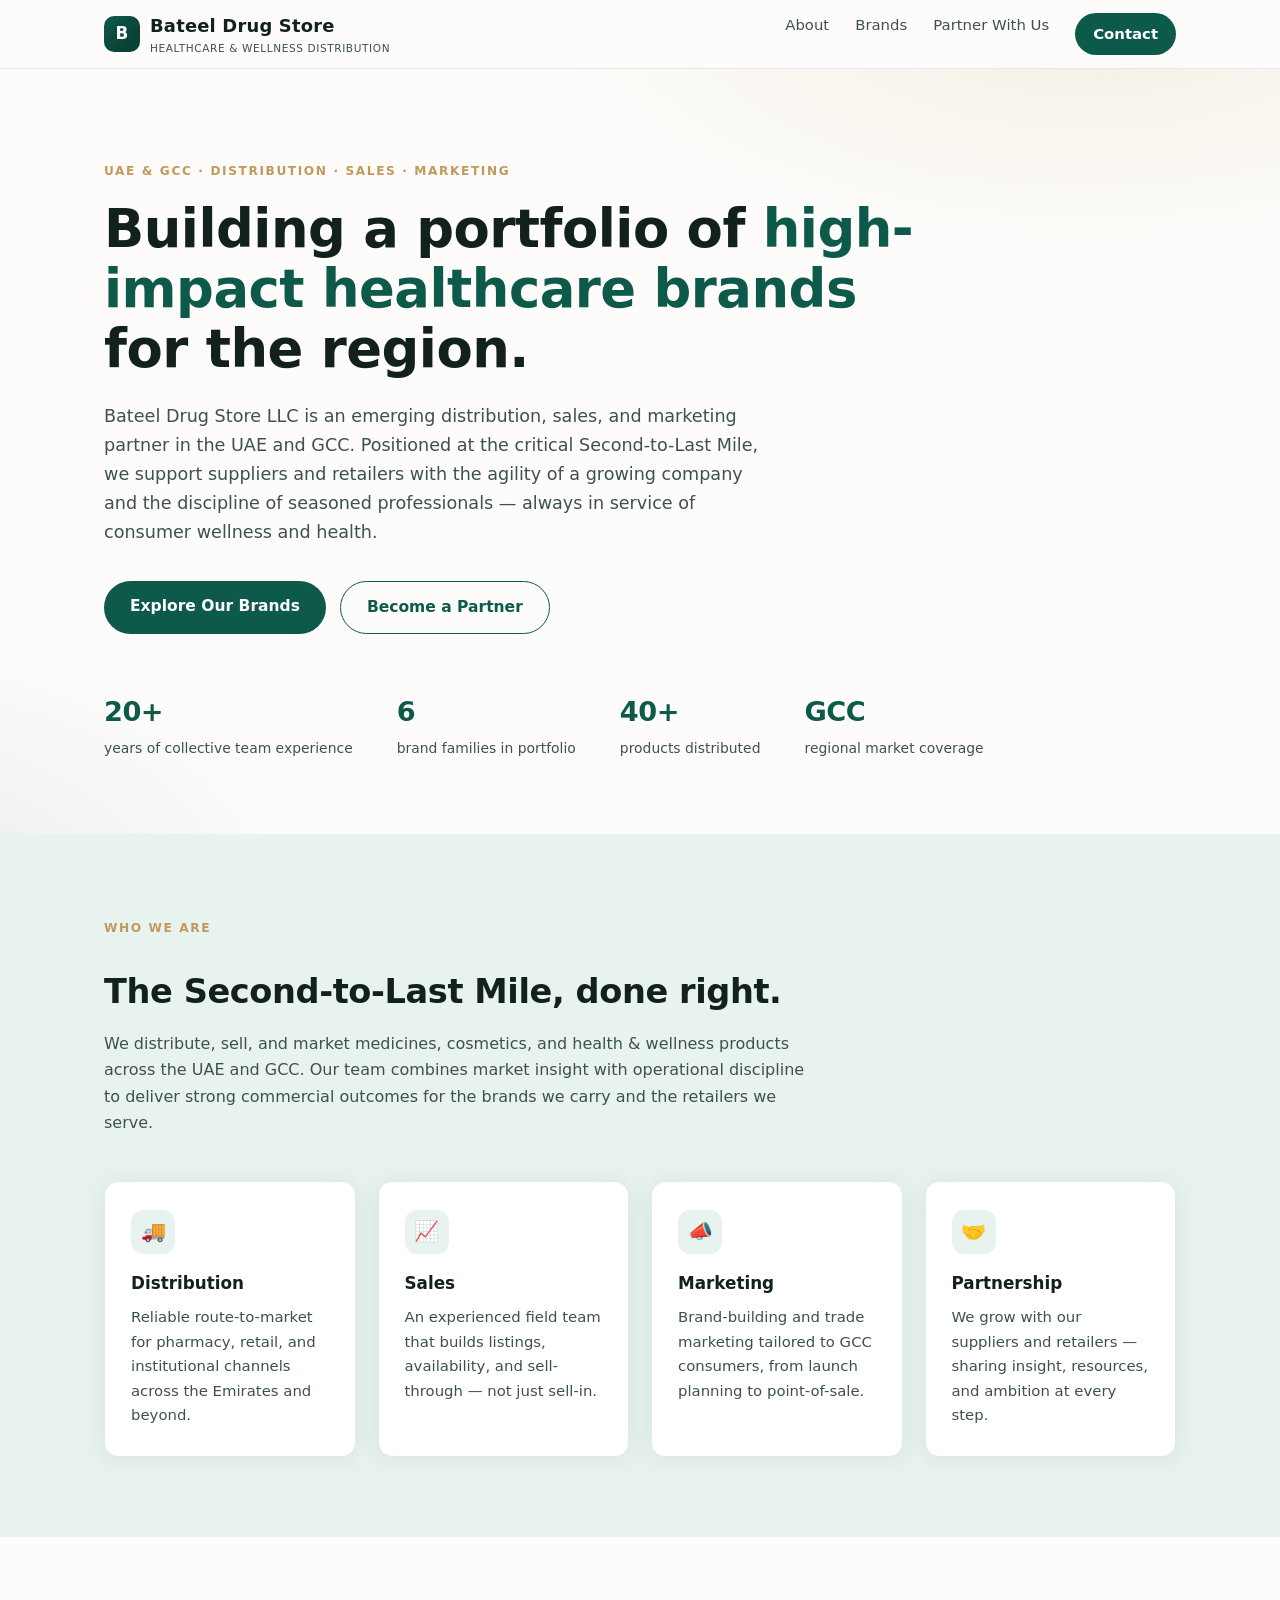
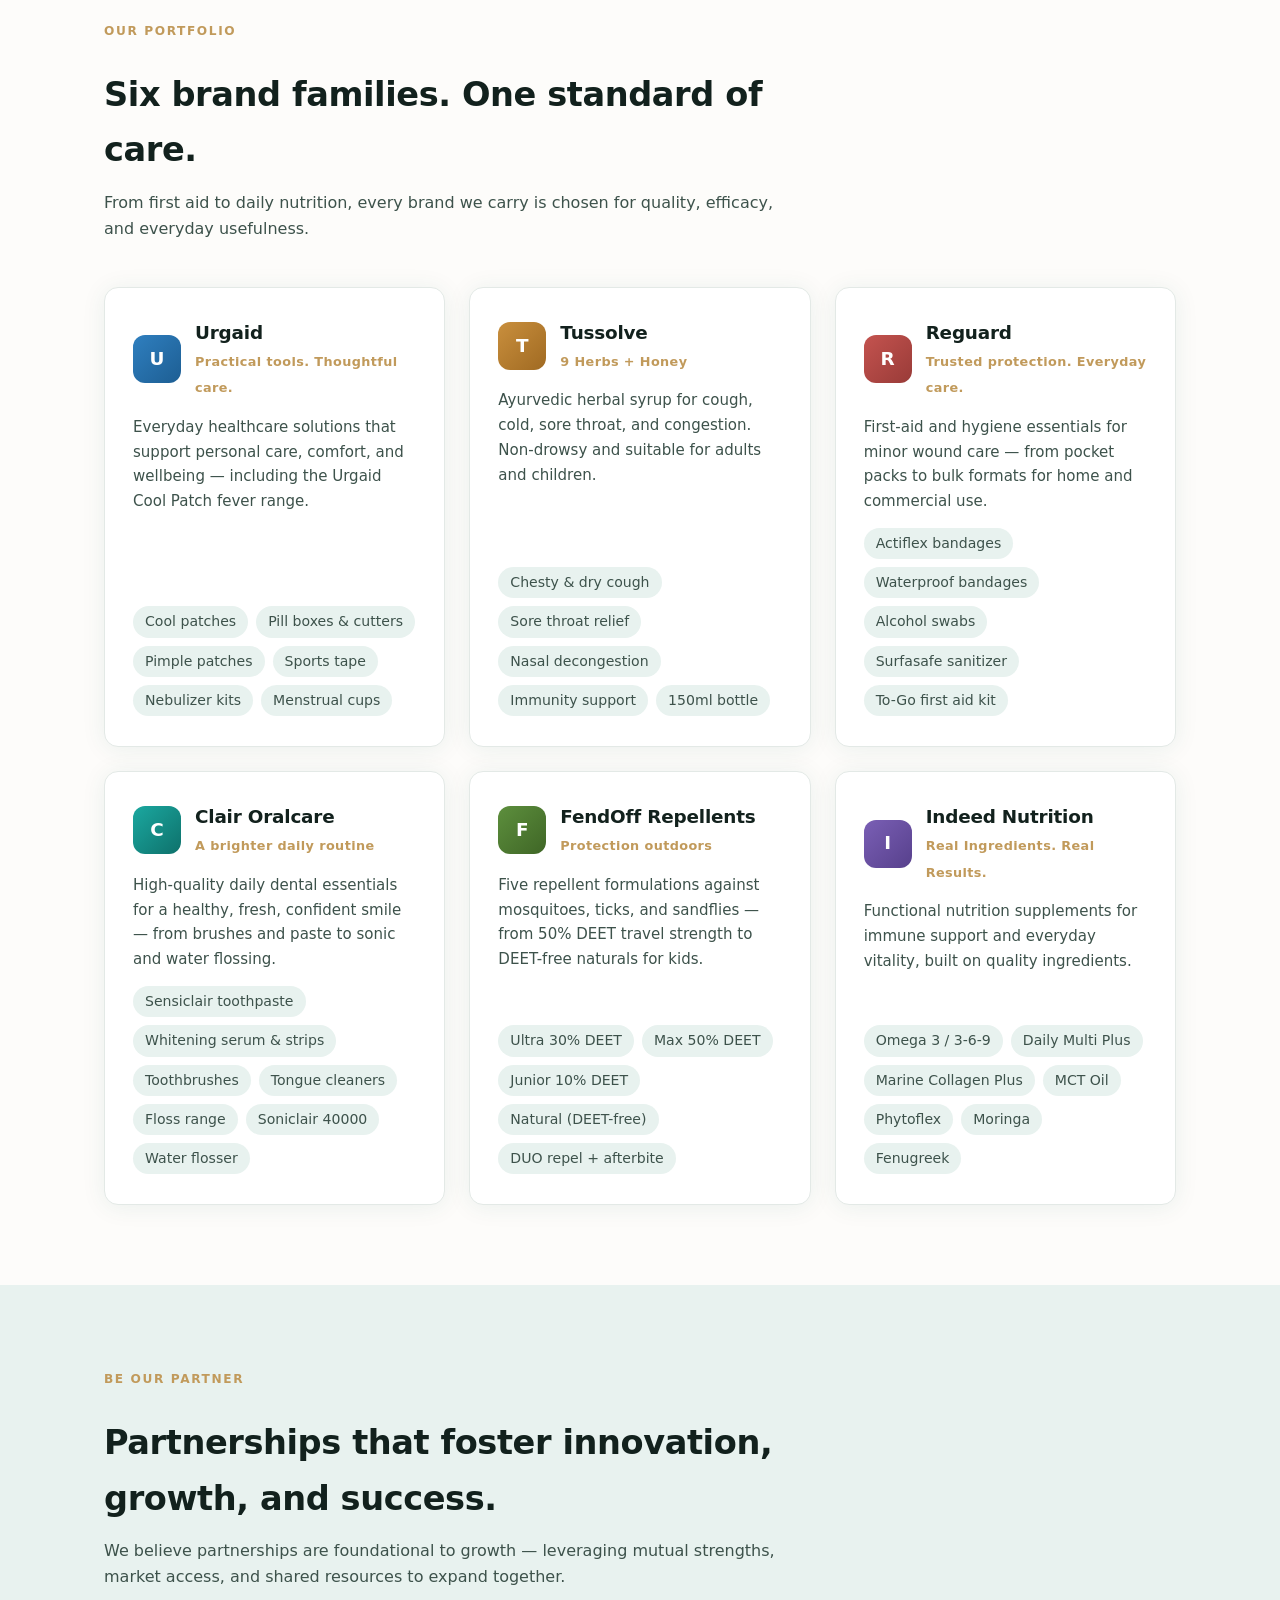
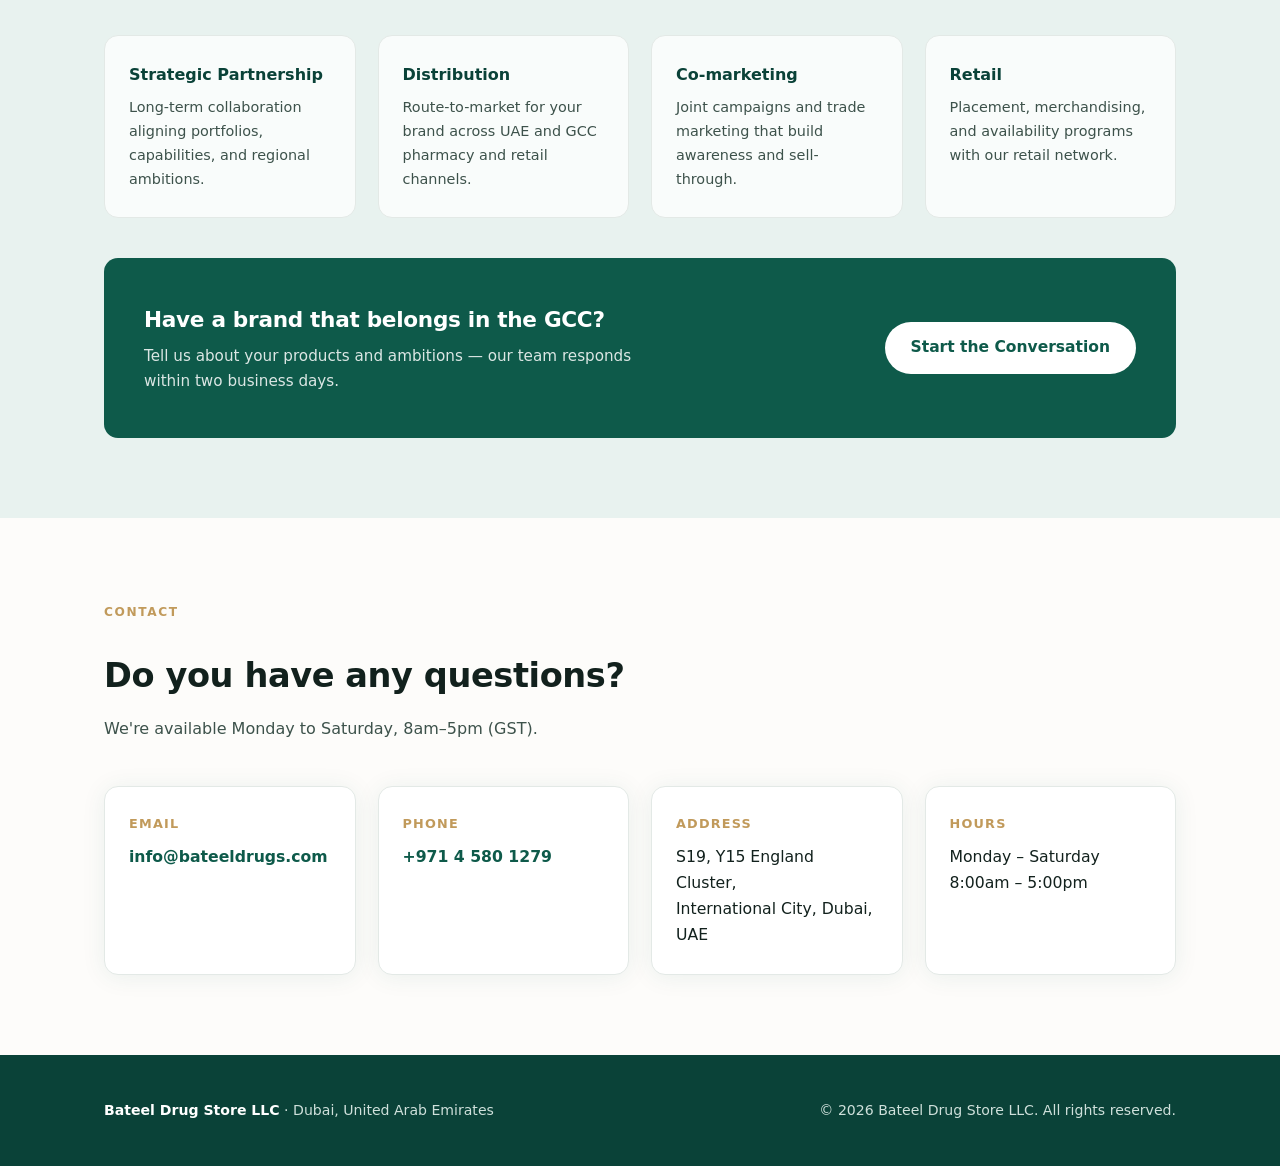
==== index.html @ 0f7ab2aa "Revamped Bateel Drug Store site — parked preview for GitHub Pages Co-Authored-By: Claude Fable 5 <no" ====
<!DOCTYPE html>
<html lang="en">
<head>
<meta charset="UTF-8">
<meta name="viewport" content="width=device-width, initial-scale=1.0">
<title>Bateel Drug Store LLC — Healthcare &amp; Wellness Distribution, UAE &amp; GCC</title>
<meta name="description" content="Bateel Drug Store LLC is a Dubai-based distribution, sales and marketing partner for medicines, cosmetics, and health &amp; wellness brands across the UAE and GCC.">
<style>
  :root{
    --ink:#12211d;
    --ink-soft:#3d524b;
    --teal:#0e5a4a;
    --teal-deep:#0a4238;
    --teal-tint:#e8f2ef;
    --gold:#c19a5b;
    --gold-soft:#f4ead9;
    --paper:#fdfcfa;
    --card:#ffffff;
    --line:#e3e9e6;
    --radius:14px;
    --shadow:0 2px 24px rgba(14,90,74,.08);
  }
  *{margin:0;padding:0;box-sizing:border-box}
  html{scroll-behavior:smooth}
  body{
    font-family:"Segoe UI",system-ui,-apple-system,"Helvetica Neue",Arial,sans-serif;
    color:var(--ink);background:var(--paper);line-height:1.65;
    -webkit-font-smoothing:antialiased;
  }
  img{max-width:100%}
  a{color:var(--teal);text-decoration:none}
  .wrap{max-width:1120px;margin:0 auto;padding:0 24px}

  /* ---------- header ---------- */
  header{
    position:sticky;top:0;z-index:50;
    background:rgba(253,252,250,.92);backdrop-filter:blur(10px);
    border-bottom:1px solid var(--line);
  }
  .nav{display:flex;align-items:center;justify-content:space-between;height:68px}
  .logo{display:flex;align-items:center;gap:10px;font-weight:700;font-size:1.12rem;color:var(--ink);letter-spacing:.2px}
  .logo-mark{
    width:36px;height:36px;border-radius:10px;flex:none;
    background:linear-gradient(135deg,var(--teal) 0%,var(--teal-deep) 70%);
    display:grid;place-items:center;color:#fff;font-size:1.05rem;font-weight:800;
  }
  .logo small{display:block;font-size:.66rem;font-weight:500;color:var(--ink-soft);letter-spacing:.6px;text-transform:uppercase}
  nav.links{display:flex;gap:26px;font-size:.93rem;font-weight:500}
  nav.links a{color:var(--ink-soft)}
  nav.links a:hover{color:var(--teal)}
  .cta{
    background:var(--teal);color:#fff !important;padding:9px 18px;border-radius:999px;
    font-weight:600;transition:background .2s;
  }
  .cta:hover{background:var(--teal-deep)}
  @media(max-width:820px){nav.links a:not(.cta){display:none}}

  /* ---------- hero ---------- */
  .hero{
    background:
      radial-gradient(900px 420px at 85% -10%,rgba(193,154,91,.16),transparent 60%),
      radial-gradient(800px 500px at -10% 110%,rgba(14,90,74,.10),transparent 55%),
      var(--paper);
    padding:88px 0 72px;
  }
  .eyebrow{
    display:inline-block;font-size:.76rem;font-weight:700;letter-spacing:1.6px;
    text-transform:uppercase;color:var(--gold);margin-bottom:18px;
  }
  .hero h1{
    font-size:clamp(2rem,4.6vw,3.3rem);line-height:1.14;letter-spacing:-.5px;
    max-width:15.5em;font-weight:800;
  }
  .hero h1 em{font-style:normal;color:var(--teal)}
  .hero p.lede{max-width:38em;margin:22px 0 34px;font-size:1.1rem;color:var(--ink-soft)}
  .hero-actions{display:flex;gap:14px;flex-wrap:wrap}
  .btn{
    display:inline-block;padding:13px 26px;border-radius:999px;font-weight:600;font-size:.97rem;
    transition:all .2s;
  }
  .btn-primary{background:var(--teal);color:#fff}
  .btn-primary:hover{background:var(--teal-deep)}
  .btn-ghost{border:1.5px solid var(--teal);color:var(--teal)}
  .btn-ghost:hover{background:var(--teal-tint)}
  .hero-stats{display:flex;gap:44px;margin-top:56px;flex-wrap:wrap}
  .stat b{display:block;font-size:1.7rem;color:var(--teal);letter-spacing:-.5px}
  .stat span{font-size:.87rem;color:var(--ink-soft)}

  /* ---------- sections ---------- */
  section{padding:80px 0}
  .sec-head{max-width:44em;margin-bottom:44px}
  .sec-head h2{font-size:clamp(1.5rem,2.8vw,2.1rem);letter-spacing:-.4px;margin:8px 0 12px}
  .sec-head p{color:var(--ink-soft)}
  .band{background:var(--teal-tint)}

  /* about */
  .about-grid{display:grid;grid-template-columns:repeat(auto-fit,minmax(250px,1fr));gap:22px}
  .pillar{
    background:var(--card);border:1px solid var(--line);border-radius:var(--radius);
    padding:28px 26px;box-shadow:var(--shadow);
  }
  .pillar .ico{
    width:44px;height:44px;border-radius:12px;background:var(--teal-tint);
    display:grid;place-items:center;font-size:1.25rem;margin-bottom:16px;
  }
  .pillar h3{font-size:1.05rem;margin-bottom:8px}
  .pillar p{font-size:.93rem;color:var(--ink-soft)}

  /* brands */
  .brand-grid{display:grid;grid-template-columns:repeat(auto-fit,minmax(320px,1fr));gap:24px}
  .brand{
    background:var(--card);border:1px solid var(--line);border-radius:var(--radius);
    padding:30px 28px;box-shadow:var(--shadow);display:flex;flex-direction:column;
    transition:transform .2s,box-shadow .2s;
  }
  .brand:hover{transform:translateY(-3px);box-shadow:0 8px 32px rgba(14,90,74,.13)}
  .brand-top{display:flex;align-items:center;gap:14px;margin-bottom:14px}
  .brand-badge{
    width:48px;height:48px;border-radius:12px;flex:none;display:grid;place-items:center;
    font-weight:800;font-size:1.15rem;color:#fff;
  }
  .brand h3{font-size:1.15rem;letter-spacing:-.2px}
  .brand .tag{font-size:.8rem;color:var(--gold);font-weight:600;letter-spacing:.4px}
  .brand p{font-size:.94rem;color:var(--ink-soft);margin-bottom:14px}
  .brand ul{
    list-style:none;font-size:.88rem;color:var(--ink-soft);
    display:flex;flex-wrap:wrap;gap:8px;margin-top:auto;
  }
  .brand ul li{
    background:var(--teal-tint);border-radius:999px;padding:4px 12px;
  }
  .b-urgaid{background:linear-gradient(135deg,#2f7fbf,#1d5e93)}
  .b-tussolve{background:linear-gradient(135deg,#c98f3d,#a06a22)}
  .b-reguard{background:linear-gradient(135deg,#c4534f,#993b38)}
  .b-clair{background:linear-gradient(135deg,#1ba8a0,#0e716b)}
  .b-fendoff{background:linear-gradient(135deg,#5d8f3d,#3f6626)}
  .b-indeed{background:linear-gradient(135deg,#7a5fb5,#57408c)}

  /* partner */
  .partner-grid{display:grid;grid-template-columns:repeat(auto-fit,minmax(230px,1fr));gap:22px;margin-bottom:40px}
  .model{
    background:rgba(255,255,255,.75);border:1px solid var(--line);border-radius:var(--radius);
    padding:26px 24px;
  }
  .model h3{font-size:1rem;margin-bottom:8px;color:var(--teal-deep)}
  .model p{font-size:.9rem;color:var(--ink-soft)}
  .partner-cta{
    background:var(--teal);color:#fff;border-radius:var(--radius);
    padding:44px 40px;display:flex;align-items:center;justify-content:space-between;
    gap:24px;flex-wrap:wrap;
  }
  .partner-cta h3{font-size:1.35rem;letter-spacing:-.3px;margin-bottom:6px}
  .partner-cta p{opacity:.85;font-size:.95rem;max-width:34em}
  .partner-cta .btn{background:#fff;color:var(--teal)}
  .partner-cta .btn:hover{background:var(--gold-soft)}

  /* contact */
  .contact-grid{display:grid;grid-template-columns:repeat(auto-fit,minmax(250px,1fr));gap:22px}
  .c-card{
    background:var(--card);border:1px solid var(--line);border-radius:var(--radius);
    padding:26px 24px;box-shadow:var(--shadow);
  }
  .c-card h3{font-size:.8rem;text-transform:uppercase;letter-spacing:1.2px;color:var(--gold);margin-bottom:10px}
  .c-card p{font-size:.98rem}
  .c-card a{font-weight:600}

  /* footer */
  footer{background:var(--teal-deep);color:#cfe0db;padding:44px 0;font-size:.88rem}
  .foot{display:flex;justify-content:space-between;gap:20px;flex-wrap:wrap;align-items:center}
  footer b{color:#fff}
</style>
</head>
<body>

<header>
  <div class="wrap nav">
    <div class="logo">
      <div class="logo-mark">B</div>
      <div>Bateel Drug Store<small>Healthcare &amp; Wellness Distribution</small></div>
    </div>
    <nav class="links">
      <a href="#about">About</a>
      <a href="#brands">Brands</a>
      <a href="#partner">Partner With Us</a>
      <a href="#contact" class="cta">Contact</a>
    </nav>
  </div>
</header>

<section class="hero">
  <div class="wrap">
    <span class="eyebrow">UAE &amp; GCC · Distribution · Sales · Marketing</span>
    <h1>Building a portfolio of <em>high-impact healthcare brands</em> for the region.</h1>
    <p class="lede">
      Bateel Drug Store LLC is an emerging distribution, sales, and marketing partner in the UAE and GCC.
      Positioned at the critical Second-to-Last Mile, we support suppliers and retailers with the agility of a
      growing company and the discipline of seasoned professionals — always in service of consumer wellness and health.
    </p>
    <div class="hero-actions">
      <a class="btn btn-primary" href="#brands">Explore Our Brands</a>
      <a class="btn btn-ghost" href="#partner">Become a Partner</a>
    </div>
    <div class="hero-stats">
      <div class="stat"><b>20+</b><span>years of collective team experience</span></div>
      <div class="stat"><b>6</b><span>brand families in portfolio</span></div>
      <div class="stat"><b>40+</b><span>products distributed</span></div>
      <div class="stat"><b>GCC</b><span>regional market coverage</span></div>
    </div>
  </div>
</section>

<section id="about" class="band">
  <div class="wrap">
    <div class="sec-head">
      <span class="eyebrow">Who We Are</span>
      <h2>The Second-to-Last Mile, done right.</h2>
      <p>
        We distribute, sell, and market medicines, cosmetics, and health &amp; wellness products across the UAE and GCC.
        Our team combines market insight with operational discipline to deliver strong commercial outcomes for the
        brands we carry and the retailers we serve.
      </p>
    </div>
    <div class="about-grid">
      <div class="pillar">
        <div class="ico">🚚</div>
        <h3>Distribution</h3>
        <p>Reliable route-to-market for pharmacy, retail, and institutional channels across the Emirates and beyond.</p>
      </div>
      <div class="pillar">
        <div class="ico">📈</div>
        <h3>Sales</h3>
        <p>An experienced field team that builds listings, availability, and sell-through — not just sell-in.</p>
      </div>
      <div class="pillar">
        <div class="ico">📣</div>
        <h3>Marketing</h3>
        <p>Brand-building and trade marketing tailored to GCC consumers, from launch planning to point-of-sale.</p>
      </div>
      <div class="pillar">
        <div class="ico">🤝</div>
        <h3>Partnership</h3>
        <p>We grow with our suppliers and retailers — sharing insight, resources, and ambition at every step.</p>
      </div>
    </div>
  </div>
</section>

<section id="brands">
  <div class="wrap">
    <div class="sec-head">
      <span class="eyebrow">Our Portfolio</span>
      <h2>Six brand families. One standard of care.</h2>
      <p>From first aid to daily nutrition, every brand we carry is chosen for quality, efficacy, and everyday usefulness.</p>
    </div>
    <div class="brand-grid">

      <div class="brand">
        <div class="brand-top">
          <div class="brand-badge b-urgaid">U</div>
          <div><h3>Urgaid</h3><span class="tag">Practical tools. Thoughtful care.</span></div>
        </div>
        <p>Everyday healthcare solutions that support personal care, comfort, and wellbeing — including the Urgaid Cool Patch fever range.</p>
        <ul><li>Cool patches</li><li>Pill boxes &amp; cutters</li><li>Pimple patches</li><li>Sports tape</li><li>Nebulizer kits</li><li>Menstrual cups</li></ul>
      </div>

      <div class="brand">
        <div class="brand-top">
          <div class="brand-badge b-tussolve">T</div>
          <div><h3>Tussolve</h3><span class="tag">9 Herbs + Honey</span></div>
        </div>
        <p>Ayurvedic herbal syrup for cough, cold, sore throat, and congestion. Non-drowsy and suitable for adults and children.</p>
        <ul><li>Chesty &amp; dry cough</li><li>Sore throat relief</li><li>Nasal decongestion</li><li>Immunity support</li><li>150ml bottle</li></ul>
      </div>

      <div class="brand">
        <div class="brand-top">
          <div class="brand-badge b-reguard">R</div>
          <div><h3>Reguard</h3><span class="tag">Trusted protection. Everyday care.</span></div>
        </div>
        <p>First-aid and hygiene essentials for minor wound care — from pocket packs to bulk formats for home and commercial use.</p>
        <ul><li>Actiflex bandages</li><li>Waterproof bandages</li><li>Alcohol swabs</li><li>Surfasafe sanitizer</li><li>To-Go first aid kit</li></ul>
      </div>

      <div class="brand">
        <div class="brand-top">
          <div class="brand-badge b-clair">C</div>
          <div><h3>Clair Oralcare</h3><span class="tag">A brighter daily routine</span></div>
        </div>
        <p>High-quality daily dental essentials for a healthy, fresh, confident smile — from brushes and paste to sonic and water flossing.</p>
        <ul><li>Sensiclair toothpaste</li><li>Whitening serum &amp; strips</li><li>Toothbrushes</li><li>Tongue cleaners</li><li>Floss range</li><li>Soniclair 40000</li><li>Water flosser</li></ul>
      </div>

      <div class="brand">
        <div class="brand-top">
          <div class="brand-badge b-fendoff">F</div>
          <div><h3>FendOff Repellents</h3><span class="tag">Protection outdoors</span></div>
        </div>
        <p>Five repellent formulations against mosquitoes, ticks, and sandflies — from 50% DEET travel strength to DEET-free naturals for kids.</p>
        <ul><li>Ultra 30% DEET</li><li>Max 50% DEET</li><li>Junior 10% DEET</li><li>Natural (DEET-free)</li><li>DUO repel + afterbite</li></ul>
      </div>

      <div class="brand">
        <div class="brand-top">
          <div class="brand-badge b-indeed">I</div>
          <div><h3>Indeed Nutrition</h3><span class="tag">Real Ingredients. Real Results.</span></div>
        </div>
        <p>Functional nutrition supplements for immune support and everyday vitality, built on quality ingredients.</p>
        <ul><li>Omega 3 / 3-6-9</li><li>Daily Multi Plus</li><li>Marine Collagen Plus</li><li>MCT Oil</li><li>Phytoflex</li><li>Moringa</li><li>Fenugreek</li></ul>
      </div>

    </div>
  </div>
</section>

<section id="partner" class="band">
  <div class="wrap">
    <div class="sec-head">
      <span class="eyebrow">Be Our Partner</span>
      <h2>Partnerships that foster innovation, growth, and success.</h2>
      <p>We believe partnerships are foundational to growth — leveraging mutual strengths, market access, and shared resources to expand together.</p>
    </div>
    <div class="partner-grid">
      <div class="model"><h3>Strategic Partnership</h3><p>Long-term collaboration aligning portfolios, capabilities, and regional ambitions.</p></div>
      <div class="model"><h3>Distribution</h3><p>Route-to-market for your brand across UAE and GCC pharmacy and retail channels.</p></div>
      <div class="model"><h3>Co-marketing</h3><p>Joint campaigns and trade marketing that build awareness and sell-through.</p></div>
      <div class="model"><h3>Retail</h3><p>Placement, merchandising, and availability programs with our retail network.</p></div>
    </div>
    <div class="partner-cta">
      <div>
        <h3>Have a brand that belongs in the GCC?</h3>
        <p>Tell us about your products and ambitions — our team responds within two business days.</p>
      </div>
      <a class="btn" href="mailto:info@bateeldrugs.com?subject=Partnership%20Enquiry">Start the Conversation</a>
    </div>
  </div>
</section>

<section id="contact">
  <div class="wrap">
    <div class="sec-head">
      <span class="eyebrow">Contact</span>
      <h2>Do you have any questions?</h2>
      <p>We're available Monday to Saturday, 8am–5pm (GST).</p>
    </div>
    <div class="contact-grid">
      <div class="c-card">
        <h3>Email</h3>
        <p><a href="mailto:info@bateeldrugs.com">info@bateeldrugs.com</a></p>
      </div>
      <div class="c-card">
        <h3>Phone</h3>
        <p><a href="tel:+97145801279">+971 4 580 1279</a></p>
      </div>
      <div class="c-card">
        <h3>Address</h3>
        <p>S19, Y15 England Cluster,<br>International City, Dubai, UAE</p>
      </div>
      <div class="c-card">
        <h3>Hours</h3>
        <p>Monday – Saturday<br>8:00am – 5:00pm</p>
      </div>
    </div>
  </div>
</section>

<footer>
  <div class="wrap foot">
    <div><b>Bateel Drug Store LLC</b> · Dubai, United Arab Emirates</div>
    <div>© 2026 Bateel Drug Store LLC. All rights reserved.</div>
  </div>
</footer>

</body>
</html>
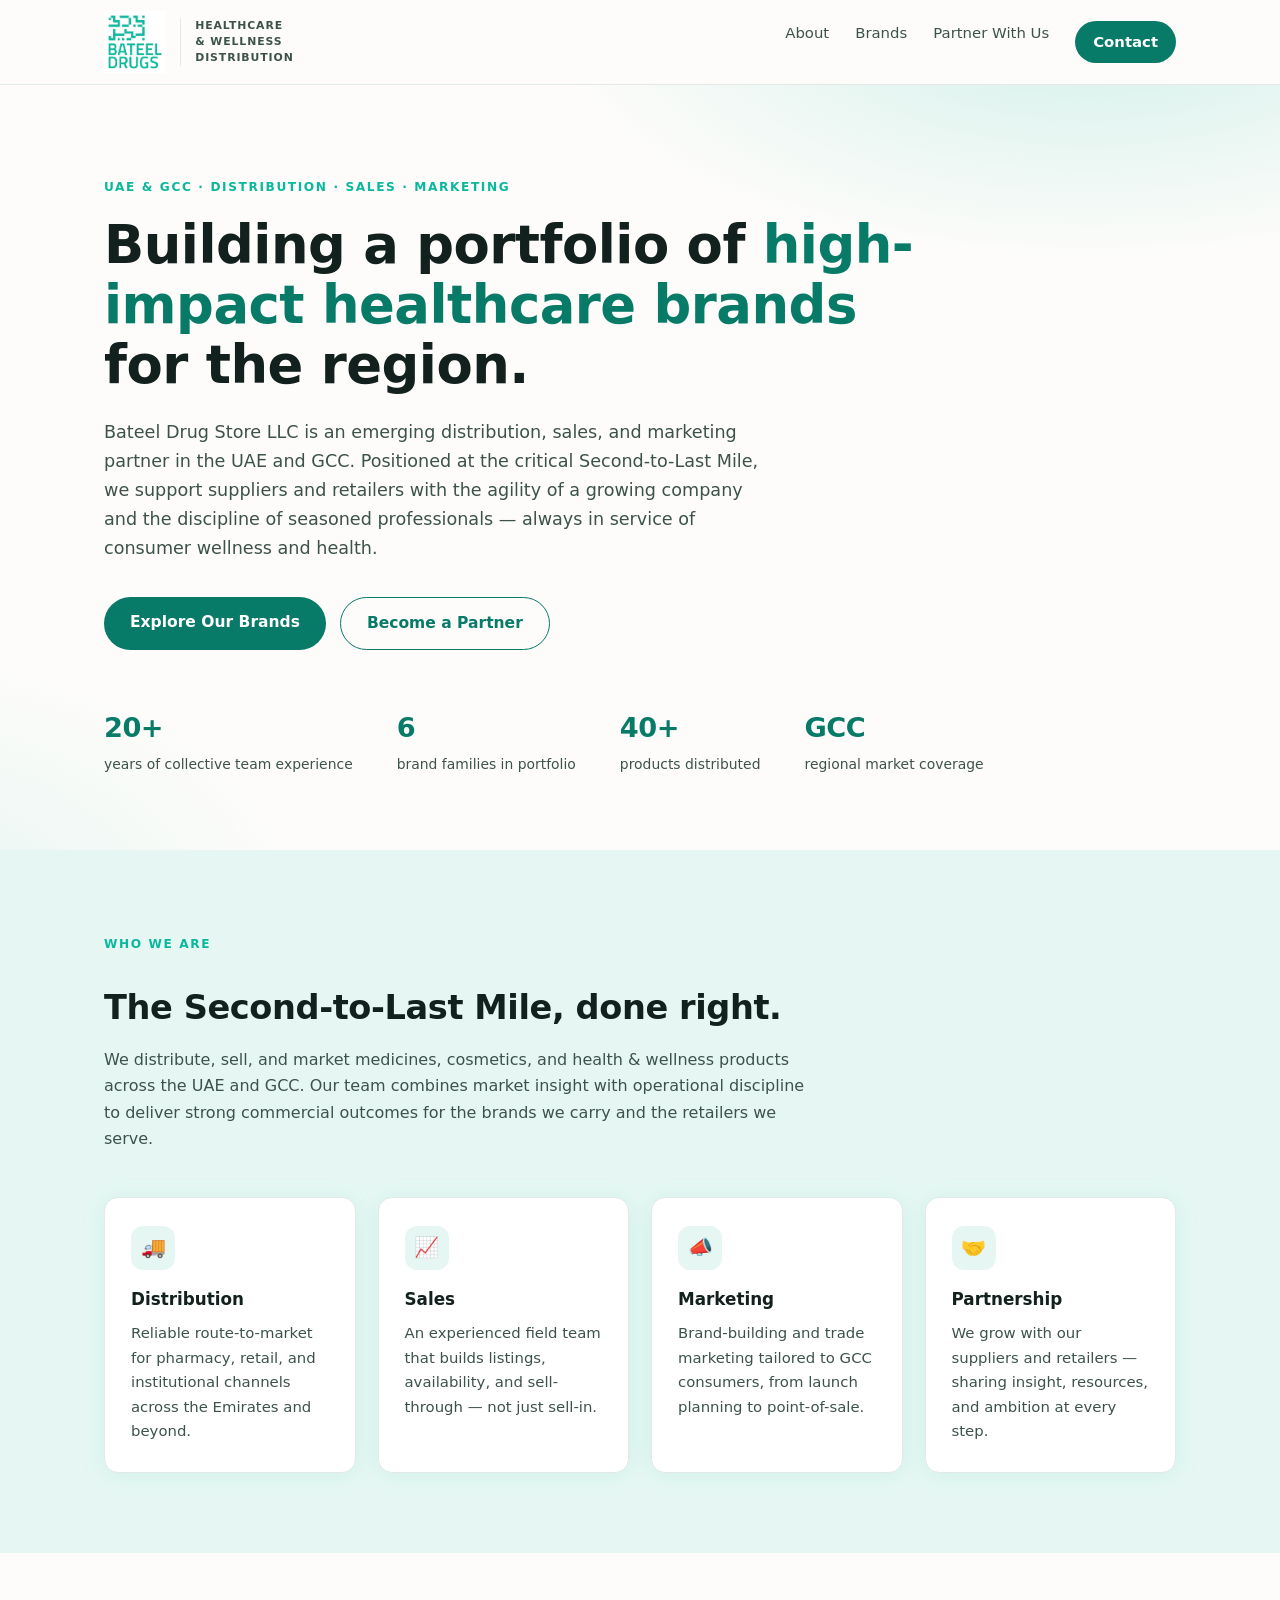
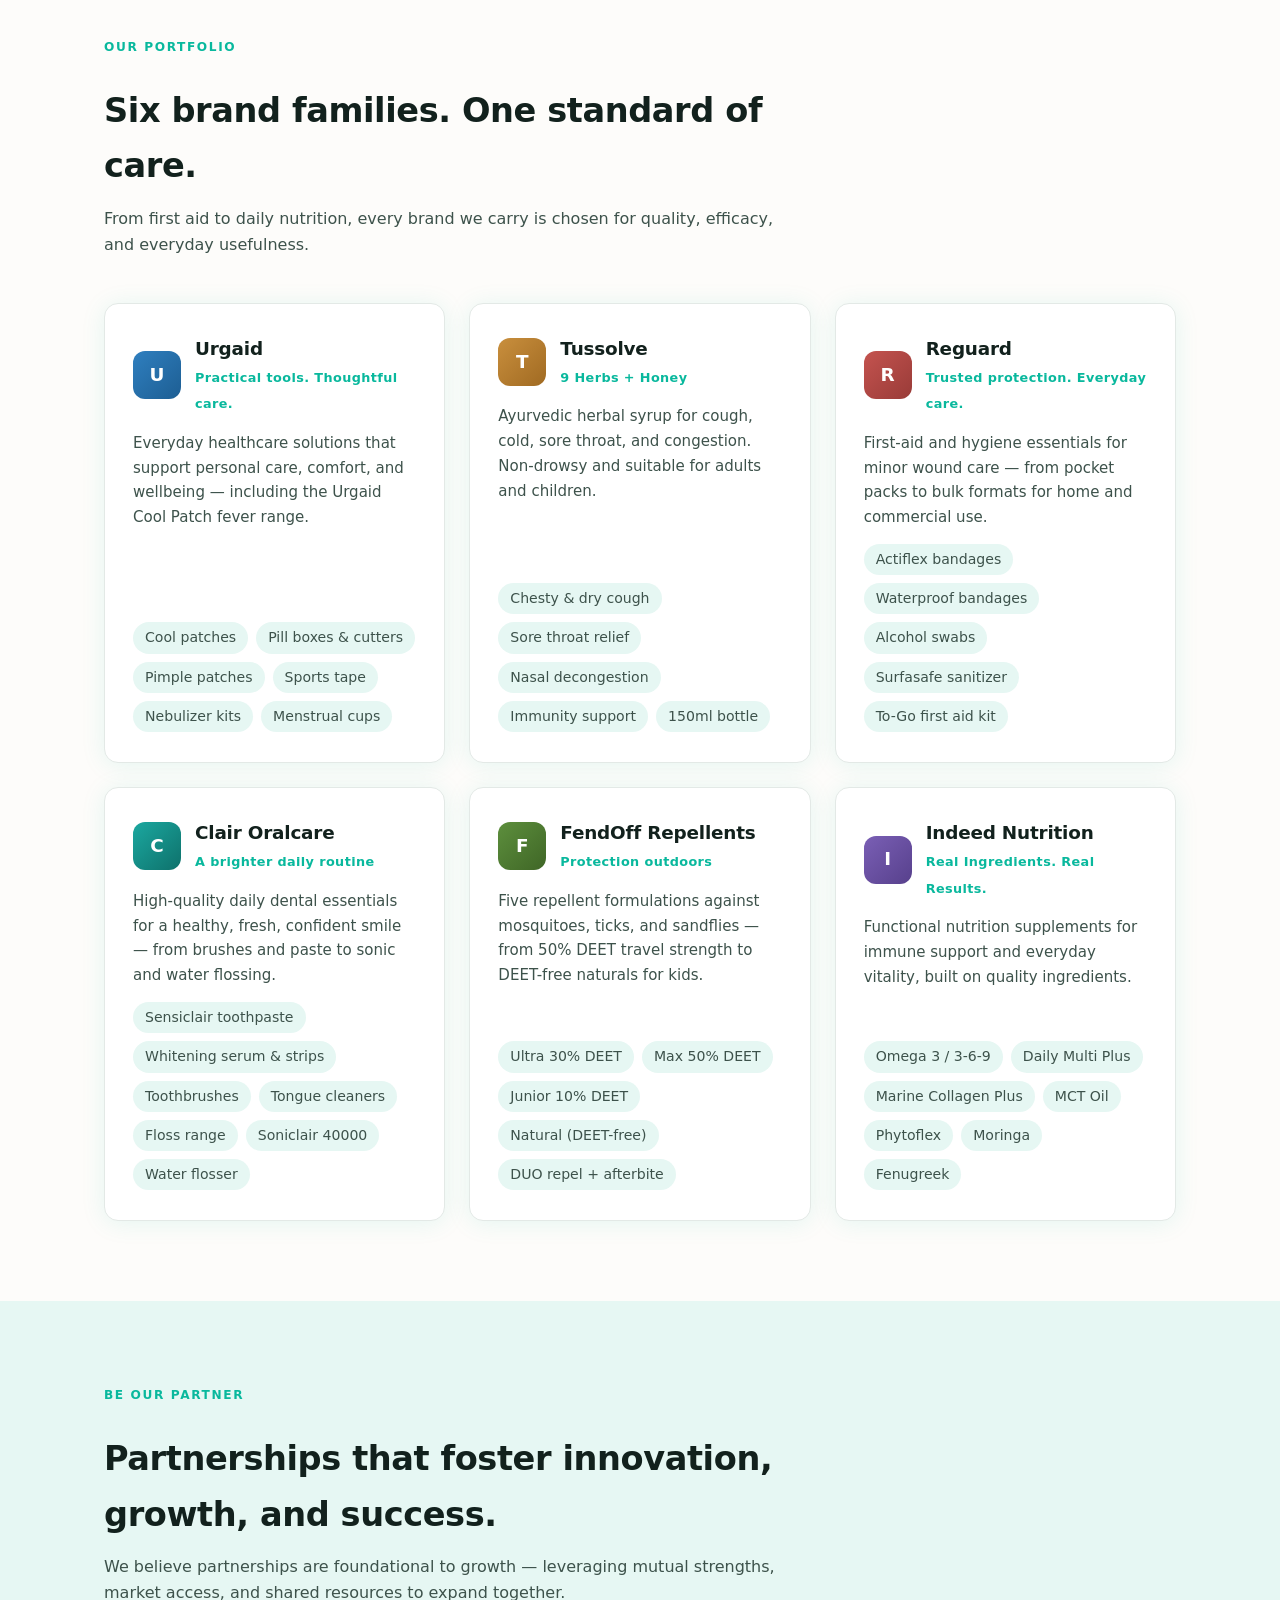
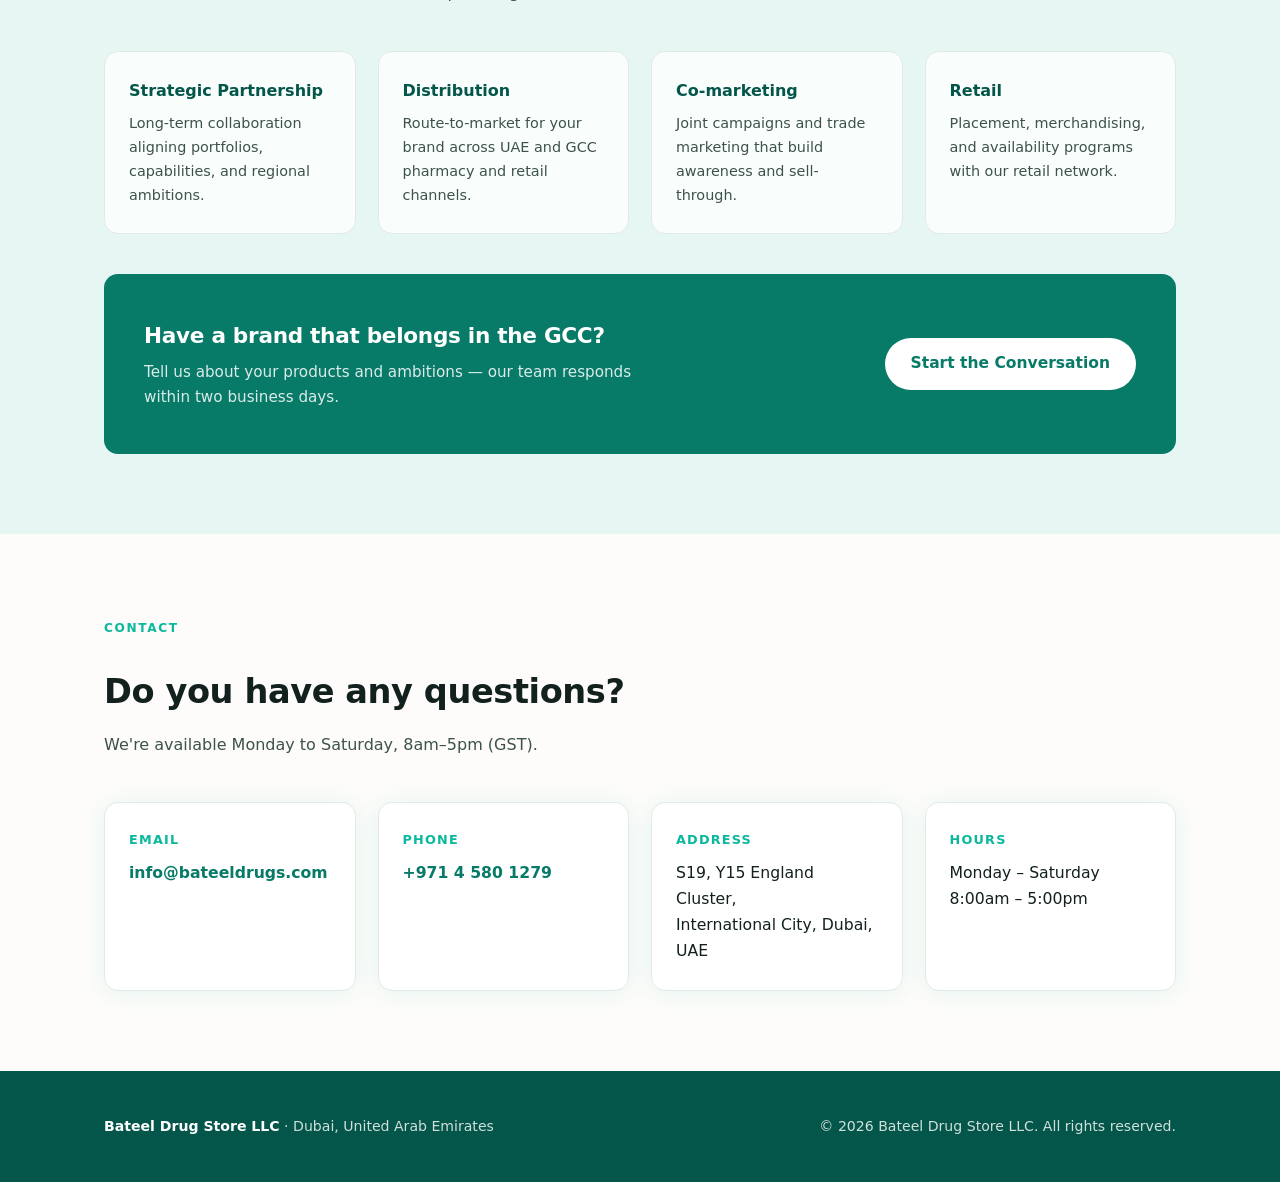
==== commit bcff0875: "Use official Bateel logo and favicon; align palette to brand teal #09b89d Co-Authored-By: Claude Fab" ====
--- a/index.html
+++ b/index.html
@@ -5,20 +5,23 @@
 <meta name="viewport" content="width=device-width, initial-scale=1.0">
 <title>Bateel Drug Store LLC — Healthcare &amp; Wellness Distribution, UAE &amp; GCC</title>
 <meta name="description" content="Bateel Drug Store LLC is a Dubai-based distribution, sales and marketing partner for medicines, cosmetics, and health &amp; wellness brands across the UAE and GCC.">
+<link rel="icon" type="image/png" href="assets/favicon.png">
+<link rel="apple-touch-icon" href="assets/favicon.png">
 <style>
   :root{
     --ink:#12211d;
     --ink-soft:#3d524b;
-    --teal:#0e5a4a;
-    --teal-deep:#0a4238;
-    --teal-tint:#e8f2ef;
-    --gold:#c19a5b;
-    --gold-soft:#f4ead9;
+    --brand:#09b89d;
+    --teal:#077a68;
+    --teal-deep:#05564a;
+    --teal-tint:#e6f7f3;
+    --gold:#09b89d;
+    --gold-soft:#e6f7f3;
     --paper:#fdfcfa;
     --card:#ffffff;
     --line:#e3e9e6;
     --radius:14px;
-    --shadow:0 2px 24px rgba(14,90,74,.08);
+    --shadow:0 2px 24px rgba(9,184,157,.10);
   }
   *{margin:0;padding:0;box-sizing:border-box}
   html{scroll-behavior:smooth}
@@ -37,14 +40,15 @@
     background:rgba(253,252,250,.92);backdrop-filter:blur(10px);
     border-bottom:1px solid var(--line);
   }
-  .nav{display:flex;align-items:center;justify-content:space-between;height:68px}
-  .logo{display:flex;align-items:center;gap:10px;font-weight:700;font-size:1.12rem;color:var(--ink);letter-spacing:.2px}
-  .logo-mark{
-    width:36px;height:36px;border-radius:10px;flex:none;
-    background:linear-gradient(135deg,var(--teal) 0%,var(--teal-deep) 70%);
-    display:grid;place-items:center;color:#fff;font-size:1.05rem;font-weight:800;
-  }
-  .logo small{display:block;font-size:.66rem;font-weight:500;color:var(--ink-soft);letter-spacing:.6px;text-transform:uppercase}
+  .nav{display:flex;align-items:center;justify-content:space-between;height:84px;gap:16px}
+  .logo{display:flex;align-items:center;gap:14px;color:var(--ink)}
+  .logo img{height:62px;width:auto;display:block;flex:none}
+  .logo small{
+    display:block;font-size:.68rem;font-weight:600;color:var(--ink-soft);
+    letter-spacing:.9px;text-transform:uppercase;max-width:9.5em;line-height:1.45;
+    border-left:1px solid var(--line);padding-left:14px;
+  }
+  @media(max-width:560px){.logo small{display:none}.logo img{height:54px}}
   nav.links{display:flex;gap:26px;font-size:.93rem;font-weight:500}
   nav.links a{color:var(--ink-soft)}
   nav.links a:hover{color:var(--teal)}
@@ -58,8 +62,8 @@
   /* ---------- hero ---------- */
   .hero{
     background:
-      radial-gradient(900px 420px at 85% -10%,rgba(193,154,91,.16),transparent 60%),
-      radial-gradient(800px 500px at -10% 110%,rgba(14,90,74,.10),transparent 55%),
+      radial-gradient(900px 420px at 85% -10%,rgba(9,184,157,.18),transparent 60%),
+      radial-gradient(800px 500px at -10% 110%,rgba(9,184,157,.10),transparent 55%),
       var(--paper);
     padding:88px 0 72px;
   }
@@ -113,7 +117,7 @@
     padding:30px 28px;box-shadow:var(--shadow);display:flex;flex-direction:column;
     transition:transform .2s,box-shadow .2s;
   }
-  .brand:hover{transform:translateY(-3px);box-shadow:0 8px 32px rgba(14,90,74,.13)}
+  .brand:hover{transform:translateY(-3px);box-shadow:0 8px 32px rgba(9,184,157,.20)}
   .brand-top{display:flex;align-items:center;gap:14px;margin-bottom:14px}
   .brand-badge{
     width:48px;height:48px;border-radius:12px;flex:none;display:grid;place-items:center;
@@ -172,12 +176,12 @@
 </head>
 <body>
 
-<header>
+<header id="top">
   <div class="wrap nav">
-    <div class="logo">
-      <div class="logo-mark">B</div>
-      <div>Bateel Drug Store<small>Healthcare &amp; Wellness Distribution</small></div>
-    </div>
+    <a class="logo" href="#top">
+      <img src="assets/logo.png" alt="Bateel Drugs — Bateel Drug Store LLC">
+      <small>Healthcare &amp; Wellness Distribution</small>
+    </a>
     <nav class="links">
       <a href="#about">About</a>
       <a href="#brands">Brands</a>
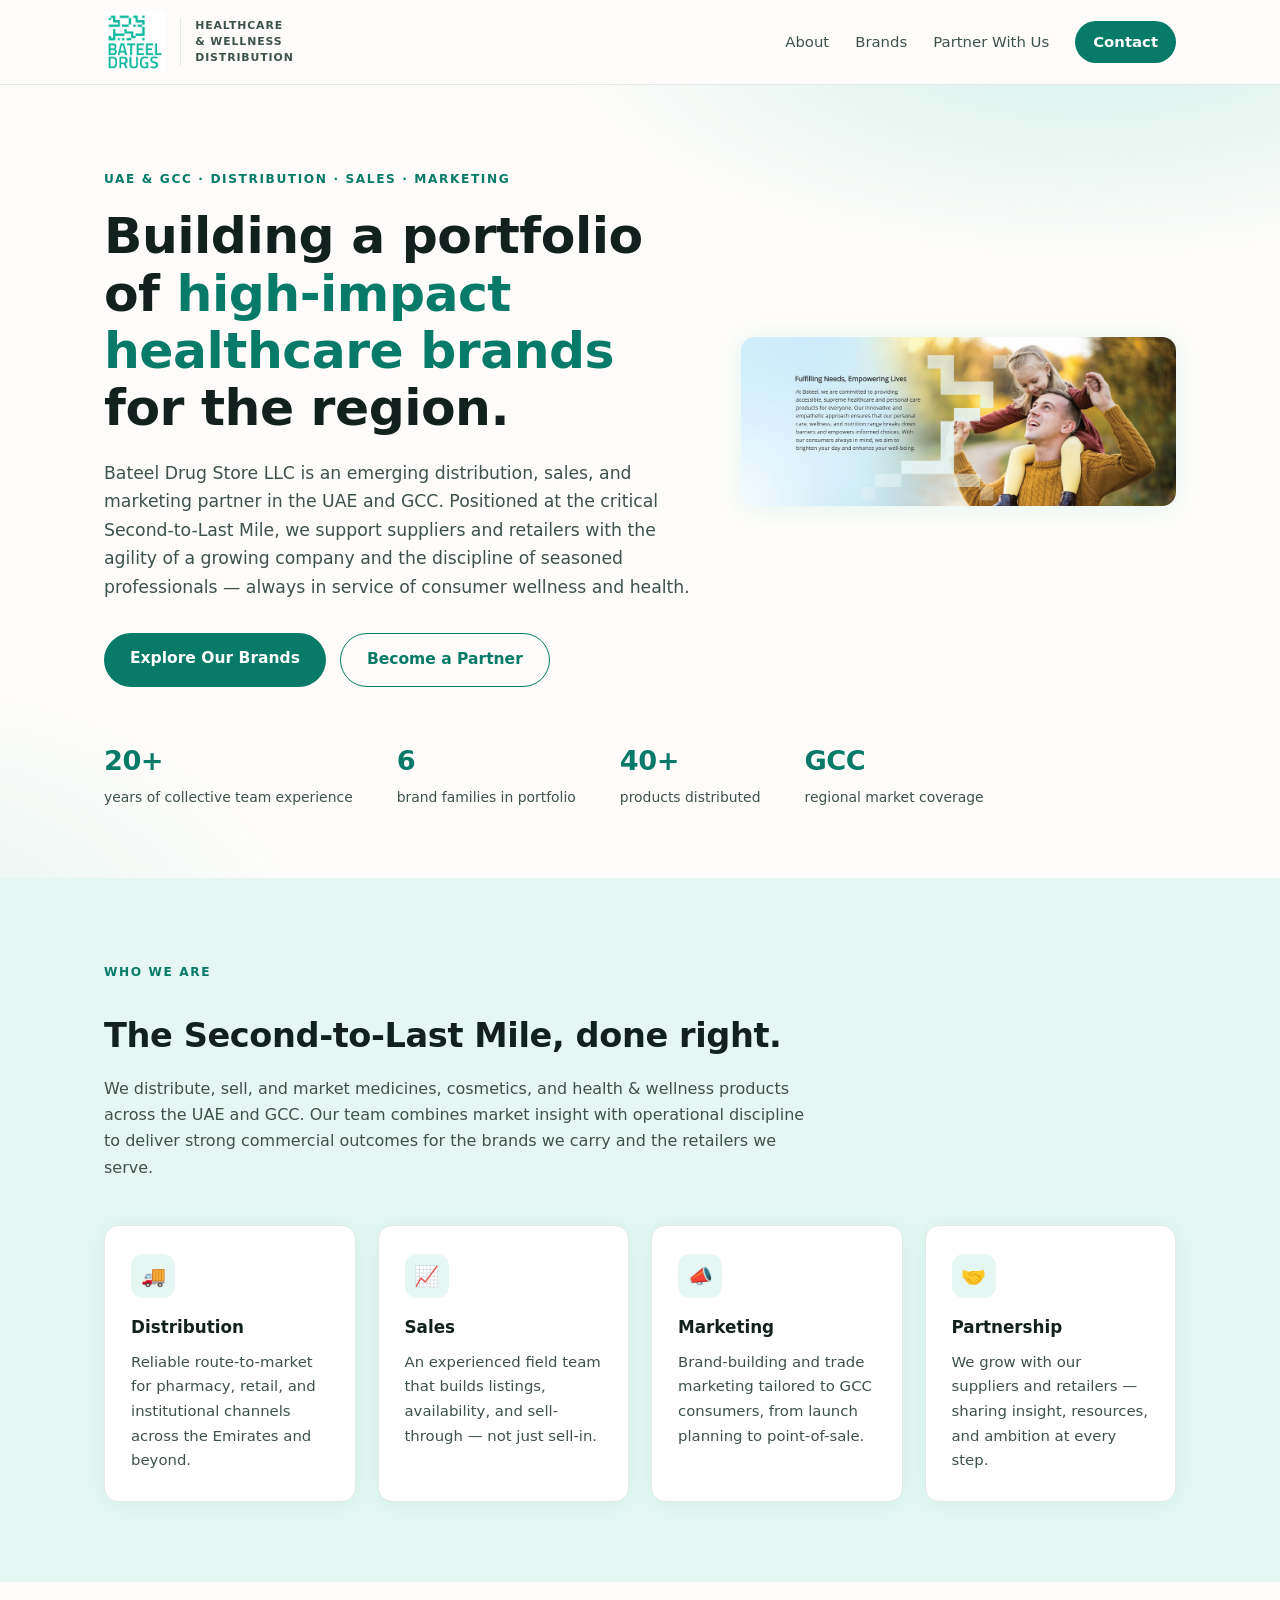
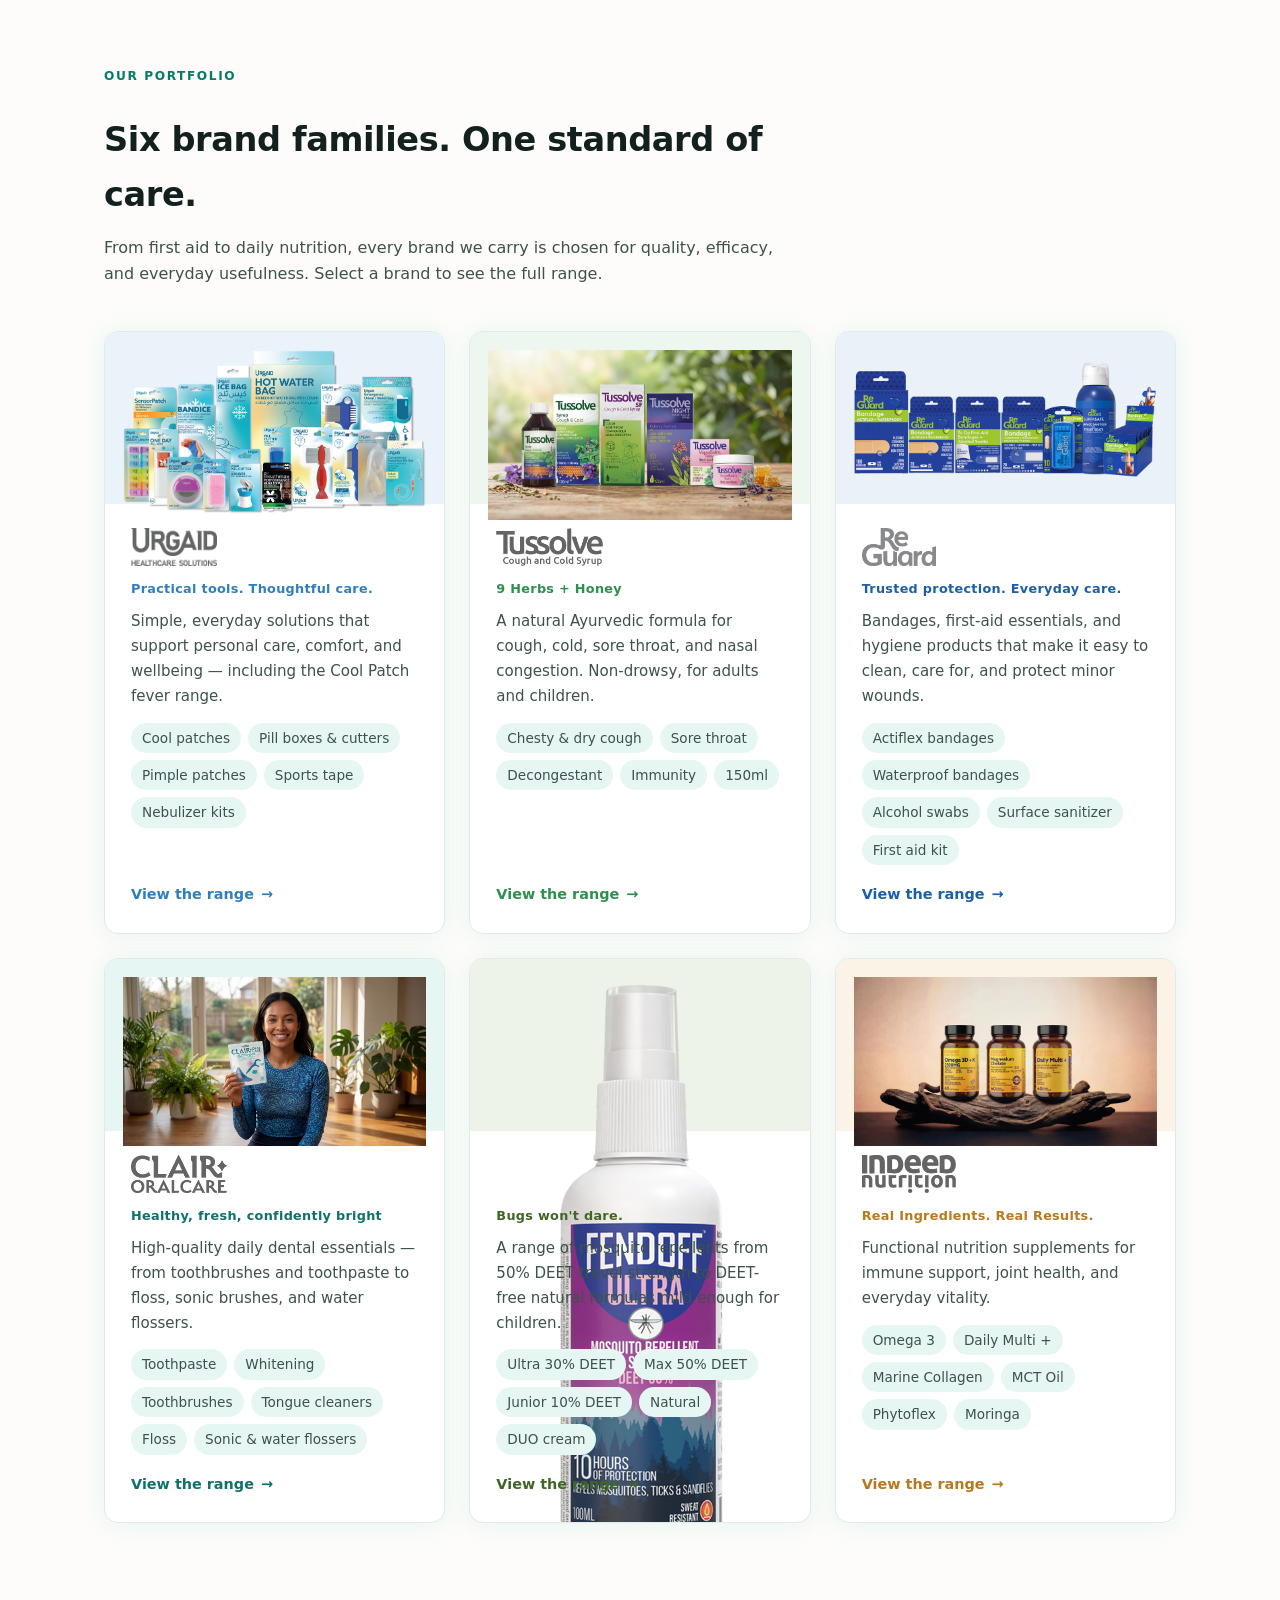
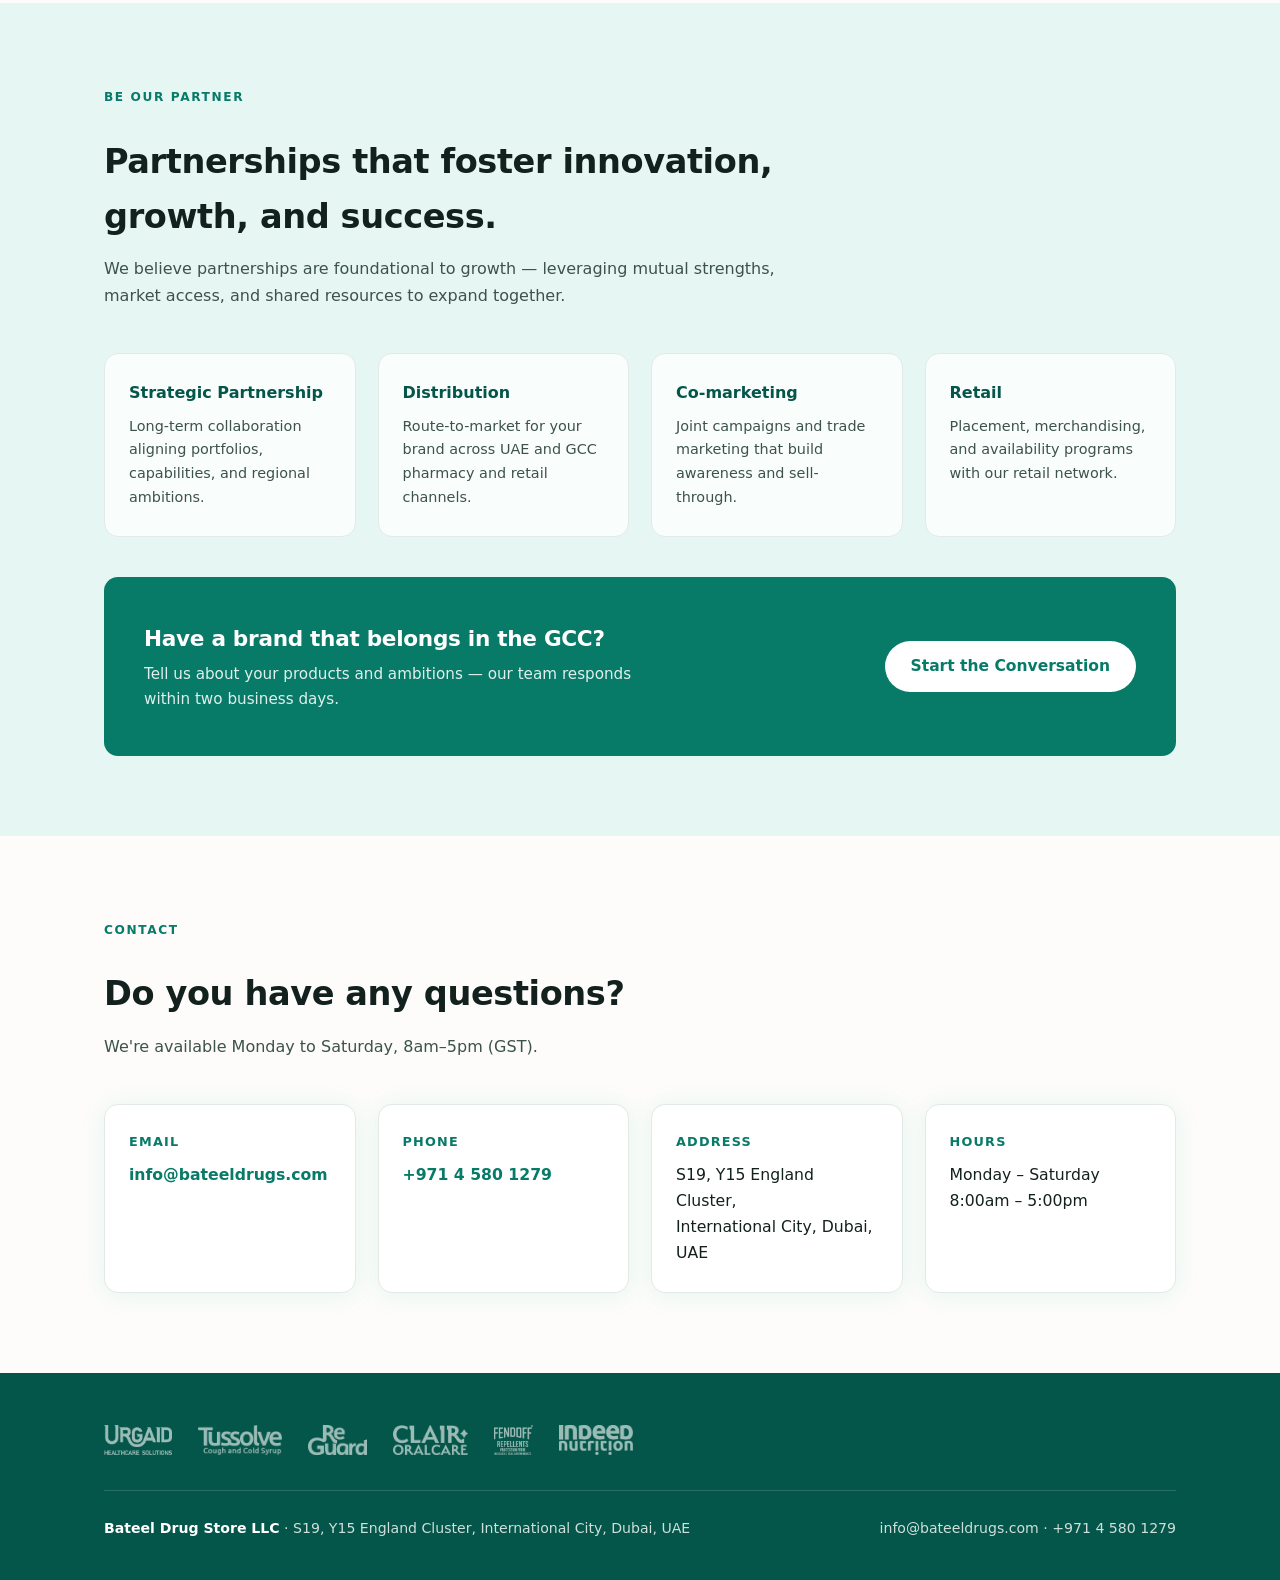
==== commit 85e7dc7b: "Add brand detail pages with real logos, product photography and specs Six click-through pages (Urgai" ====
--- a/index.html
+++ b/index.html
@@ -7,178 +7,13 @@
 <meta name="description" content="Bateel Drug Store LLC is a Dubai-based distribution, sales and marketing partner for medicines, cosmetics, and health &amp; wellness brands across the UAE and GCC.">
 <link rel="icon" type="image/png" href="assets/favicon.png">
 <link rel="apple-touch-icon" href="assets/favicon.png">
-<style>
-  :root{
-    --ink:#12211d;
-    --ink-soft:#3d524b;
-    --brand:#09b89d;
-    --teal:#077a68;
-    --teal-deep:#05564a;
-    --teal-tint:#e6f7f3;
-    --gold:#09b89d;
-    --gold-soft:#e6f7f3;
-    --paper:#fdfcfa;
-    --card:#ffffff;
-    --line:#e3e9e6;
-    --radius:14px;
-    --shadow:0 2px 24px rgba(9,184,157,.10);
-  }
-  *{margin:0;padding:0;box-sizing:border-box}
-  html{scroll-behavior:smooth}
-  body{
-    font-family:"Segoe UI",system-ui,-apple-system,"Helvetica Neue",Arial,sans-serif;
-    color:var(--ink);background:var(--paper);line-height:1.65;
-    -webkit-font-smoothing:antialiased;
-  }
-  img{max-width:100%}
-  a{color:var(--teal);text-decoration:none}
-  .wrap{max-width:1120px;margin:0 auto;padding:0 24px}
-
-  /* ---------- header ---------- */
-  header{
-    position:sticky;top:0;z-index:50;
-    background:rgba(253,252,250,.92);backdrop-filter:blur(10px);
-    border-bottom:1px solid var(--line);
-  }
-  .nav{display:flex;align-items:center;justify-content:space-between;height:84px;gap:16px}
-  .logo{display:flex;align-items:center;gap:14px;color:var(--ink)}
-  .logo img{height:62px;width:auto;display:block;flex:none}
-  .logo small{
-    display:block;font-size:.68rem;font-weight:600;color:var(--ink-soft);
-    letter-spacing:.9px;text-transform:uppercase;max-width:9.5em;line-height:1.45;
-    border-left:1px solid var(--line);padding-left:14px;
-  }
-  @media(max-width:560px){.logo small{display:none}.logo img{height:54px}}
-  nav.links{display:flex;gap:26px;font-size:.93rem;font-weight:500}
-  nav.links a{color:var(--ink-soft)}
-  nav.links a:hover{color:var(--teal)}
-  .cta{
-    background:var(--teal);color:#fff !important;padding:9px 18px;border-radius:999px;
-    font-weight:600;transition:background .2s;
-  }
-  .cta:hover{background:var(--teal-deep)}
-  @media(max-width:820px){nav.links a:not(.cta){display:none}}
-
-  /* ---------- hero ---------- */
-  .hero{
-    background:
-      radial-gradient(900px 420px at 85% -10%,rgba(9,184,157,.18),transparent 60%),
-      radial-gradient(800px 500px at -10% 110%,rgba(9,184,157,.10),transparent 55%),
-      var(--paper);
-    padding:88px 0 72px;
-  }
-  .eyebrow{
-    display:inline-block;font-size:.76rem;font-weight:700;letter-spacing:1.6px;
-    text-transform:uppercase;color:var(--gold);margin-bottom:18px;
-  }
-  .hero h1{
-    font-size:clamp(2rem,4.6vw,3.3rem);line-height:1.14;letter-spacing:-.5px;
-    max-width:15.5em;font-weight:800;
-  }
-  .hero h1 em{font-style:normal;color:var(--teal)}
-  .hero p.lede{max-width:38em;margin:22px 0 34px;font-size:1.1rem;color:var(--ink-soft)}
-  .hero-actions{display:flex;gap:14px;flex-wrap:wrap}
-  .btn{
-    display:inline-block;padding:13px 26px;border-radius:999px;font-weight:600;font-size:.97rem;
-    transition:all .2s;
-  }
-  .btn-primary{background:var(--teal);color:#fff}
-  .btn-primary:hover{background:var(--teal-deep)}
-  .btn-ghost{border:1.5px solid var(--teal);color:var(--teal)}
-  .btn-ghost:hover{background:var(--teal-tint)}
-  .hero-stats{display:flex;gap:44px;margin-top:56px;flex-wrap:wrap}
-  .stat b{display:block;font-size:1.7rem;color:var(--teal);letter-spacing:-.5px}
-  .stat span{font-size:.87rem;color:var(--ink-soft)}
-
-  /* ---------- sections ---------- */
-  section{padding:80px 0}
-  .sec-head{max-width:44em;margin-bottom:44px}
-  .sec-head h2{font-size:clamp(1.5rem,2.8vw,2.1rem);letter-spacing:-.4px;margin:8px 0 12px}
-  .sec-head p{color:var(--ink-soft)}
-  .band{background:var(--teal-tint)}
-
-  /* about */
-  .about-grid{display:grid;grid-template-columns:repeat(auto-fit,minmax(250px,1fr));gap:22px}
-  .pillar{
-    background:var(--card);border:1px solid var(--line);border-radius:var(--radius);
-    padding:28px 26px;box-shadow:var(--shadow);
-  }
-  .pillar .ico{
-    width:44px;height:44px;border-radius:12px;background:var(--teal-tint);
-    display:grid;place-items:center;font-size:1.25rem;margin-bottom:16px;
-  }
-  .pillar h3{font-size:1.05rem;margin-bottom:8px}
-  .pillar p{font-size:.93rem;color:var(--ink-soft)}
-
-  /* brands */
-  .brand-grid{display:grid;grid-template-columns:repeat(auto-fit,minmax(320px,1fr));gap:24px}
-  .brand{
-    background:var(--card);border:1px solid var(--line);border-radius:var(--radius);
-    padding:30px 28px;box-shadow:var(--shadow);display:flex;flex-direction:column;
-    transition:transform .2s,box-shadow .2s;
-  }
-  .brand:hover{transform:translateY(-3px);box-shadow:0 8px 32px rgba(9,184,157,.20)}
-  .brand-top{display:flex;align-items:center;gap:14px;margin-bottom:14px}
-  .brand-badge{
-    width:48px;height:48px;border-radius:12px;flex:none;display:grid;place-items:center;
-    font-weight:800;font-size:1.15rem;color:#fff;
-  }
-  .brand h3{font-size:1.15rem;letter-spacing:-.2px}
-  .brand .tag{font-size:.8rem;color:var(--gold);font-weight:600;letter-spacing:.4px}
-  .brand p{font-size:.94rem;color:var(--ink-soft);margin-bottom:14px}
-  .brand ul{
-    list-style:none;font-size:.88rem;color:var(--ink-soft);
-    display:flex;flex-wrap:wrap;gap:8px;margin-top:auto;
-  }
-  .brand ul li{
-    background:var(--teal-tint);border-radius:999px;padding:4px 12px;
-  }
-  .b-urgaid{background:linear-gradient(135deg,#2f7fbf,#1d5e93)}
-  .b-tussolve{background:linear-gradient(135deg,#c98f3d,#a06a22)}
-  .b-reguard{background:linear-gradient(135deg,#c4534f,#993b38)}
-  .b-clair{background:linear-gradient(135deg,#1ba8a0,#0e716b)}
-  .b-fendoff{background:linear-gradient(135deg,#5d8f3d,#3f6626)}
-  .b-indeed{background:linear-gradient(135deg,#7a5fb5,#57408c)}
-
-  /* partner */
-  .partner-grid{display:grid;grid-template-columns:repeat(auto-fit,minmax(230px,1fr));gap:22px;margin-bottom:40px}
-  .model{
-    background:rgba(255,255,255,.75);border:1px solid var(--line);border-radius:var(--radius);
-    padding:26px 24px;
-  }
-  .model h3{font-size:1rem;margin-bottom:8px;color:var(--teal-deep)}
-  .model p{font-size:.9rem;color:var(--ink-soft)}
-  .partner-cta{
-    background:var(--teal);color:#fff;border-radius:var(--radius);
-    padding:44px 40px;display:flex;align-items:center;justify-content:space-between;
-    gap:24px;flex-wrap:wrap;
-  }
-  .partner-cta h3{font-size:1.35rem;letter-spacing:-.3px;margin-bottom:6px}
-  .partner-cta p{opacity:.85;font-size:.95rem;max-width:34em}
-  .partner-cta .btn{background:#fff;color:var(--teal)}
-  .partner-cta .btn:hover{background:var(--gold-soft)}
-
-  /* contact */
-  .contact-grid{display:grid;grid-template-columns:repeat(auto-fit,minmax(250px,1fr));gap:22px}
-  .c-card{
-    background:var(--card);border:1px solid var(--line);border-radius:var(--radius);
-    padding:26px 24px;box-shadow:var(--shadow);
-  }
-  .c-card h3{font-size:.8rem;text-transform:uppercase;letter-spacing:1.2px;color:var(--gold);margin-bottom:10px}
-  .c-card p{font-size:.98rem}
-  .c-card a{font-weight:600}
-
-  /* footer */
-  footer{background:var(--teal-deep);color:#cfe0db;padding:44px 0;font-size:.88rem}
-  .foot{display:flex;justify-content:space-between;gap:20px;flex-wrap:wrap;align-items:center}
-  footer b{color:#fff}
-</style>
+<link rel="stylesheet" href="assets/site.css">
 </head>
 <body>
 
 <header id="top">
   <div class="wrap nav">
-    <a class="logo" href="#top">
+    <a class="logo" href="index.html">
       <img src="assets/logo.png" alt="Bateel Drugs — Bateel Drug Store LLC">
       <small>Healthcare &amp; Wellness Distribution</small>
     </a>
@@ -192,18 +27,25 @@
 </header>
 
 <section class="hero">
-  <div class="wrap">
-    <span class="eyebrow">UAE &amp; GCC · Distribution · Sales · Marketing</span>
-    <h1>Building a portfolio of <em>high-impact healthcare brands</em> for the region.</h1>
-    <p class="lede">
-      Bateel Drug Store LLC is an emerging distribution, sales, and marketing partner in the UAE and GCC.
-      Positioned at the critical Second-to-Last Mile, we support suppliers and retailers with the agility of a
-      growing company and the discipline of seasoned professionals — always in service of consumer wellness and health.
-    </p>
-    <div class="hero-actions">
-      <a class="btn btn-primary" href="#brands">Explore Our Brands</a>
-      <a class="btn btn-ghost" href="#partner">Become a Partner</a>
-    </div>
+  <div class="wrap hero-grid">
+    <div>
+      <span class="eyebrow">UAE &amp; GCC · Distribution · Sales · Marketing</span>
+      <h1>Building a portfolio of <em>high-impact healthcare brands</em> for the region.</h1>
+      <p class="lede">
+        Bateel Drug Store LLC is an emerging distribution, sales, and marketing partner in the UAE and GCC.
+        Positioned at the critical Second-to-Last Mile, we support suppliers and retailers with the agility of a
+        growing company and the discipline of seasoned professionals — always in service of consumer wellness and health.
+      </p>
+      <div class="hero-actions">
+        <a class="btn btn-primary" href="#brands">Explore Our Brands</a>
+        <a class="btn btn-ghost" href="#partner">Become a Partner</a>
+      </div>
+    </div>
+    <div class="hero-art">
+      <img src="assets/img/hero-family.png" alt="Fulfilling needs, empowering lives — Bateel Drug Store LLC">
+    </div>
+  </div>
+  <div class="wrap">
     <div class="hero-stats">
       <div class="stat"><b>20+</b><span>years of collective team experience</span></div>
       <div class="stat"><b>6</b><span>brand families in portfolio</span></div>
@@ -254,63 +96,75 @@
     <div class="sec-head">
       <span class="eyebrow">Our Portfolio</span>
       <h2>Six brand families. One standard of care.</h2>
-      <p>From first aid to daily nutrition, every brand we carry is chosen for quality, efficacy, and everyday usefulness.</p>
+      <p>From first aid to daily nutrition, every brand we carry is chosen for quality, efficacy, and everyday usefulness. Select a brand to see the full range.</p>
     </div>
     <div class="brand-grid">
 
-      <div class="brand">
-        <div class="brand-top">
-          <div class="brand-badge b-urgaid">U</div>
-          <div><h3>Urgaid</h3><span class="tag">Practical tools. Thoughtful care.</span></div>
-        </div>
-        <p>Everyday healthcare solutions that support personal care, comfort, and wellbeing — including the Urgaid Cool Patch fever range.</p>
-        <ul><li>Cool patches</li><li>Pill boxes &amp; cutters</li><li>Pimple patches</li><li>Sports tape</li><li>Nebulizer kits</li><li>Menstrual cups</li></ul>
-      </div>
-
-      <div class="brand">
-        <div class="brand-top">
-          <div class="brand-badge b-tussolve">T</div>
-          <div><h3>Tussolve</h3><span class="tag">9 Herbs + Honey</span></div>
-        </div>
-        <p>Ayurvedic herbal syrup for cough, cold, sore throat, and congestion. Non-drowsy and suitable for adults and children.</p>
-        <ul><li>Chesty &amp; dry cough</li><li>Sore throat relief</li><li>Nasal decongestion</li><li>Immunity support</li><li>150ml bottle</li></ul>
-      </div>
-
-      <div class="brand">
-        <div class="brand-top">
-          <div class="brand-badge b-reguard">R</div>
-          <div><h3>Reguard</h3><span class="tag">Trusted protection. Everyday care.</span></div>
-        </div>
-        <p>First-aid and hygiene essentials for minor wound care — from pocket packs to bulk formats for home and commercial use.</p>
-        <ul><li>Actiflex bandages</li><li>Waterproof bandages</li><li>Alcohol swabs</li><li>Surfasafe sanitizer</li><li>To-Go first aid kit</li></ul>
-      </div>
-
-      <div class="brand">
-        <div class="brand-top">
-          <div class="brand-badge b-clair">C</div>
-          <div><h3>Clair Oralcare</h3><span class="tag">A brighter daily routine</span></div>
-        </div>
-        <p>High-quality daily dental essentials for a healthy, fresh, confident smile — from brushes and paste to sonic and water flossing.</p>
-        <ul><li>Sensiclair toothpaste</li><li>Whitening serum &amp; strips</li><li>Toothbrushes</li><li>Tongue cleaners</li><li>Floss range</li><li>Soniclair 40000</li><li>Water flosser</li></ul>
-      </div>
-
-      <div class="brand">
-        <div class="brand-top">
-          <div class="brand-badge b-fendoff">F</div>
-          <div><h3>FendOff Repellents</h3><span class="tag">Protection outdoors</span></div>
-        </div>
-        <p>Five repellent formulations against mosquitoes, ticks, and sandflies — from 50% DEET travel strength to DEET-free naturals for kids.</p>
-        <ul><li>Ultra 30% DEET</li><li>Max 50% DEET</li><li>Junior 10% DEET</li><li>Natural (DEET-free)</li><li>DUO repel + afterbite</li></ul>
-      </div>
-
-      <div class="brand">
-        <div class="brand-top">
-          <div class="brand-badge b-indeed">I</div>
-          <div><h3>Indeed Nutrition</h3><span class="tag">Real Ingredients. Real Results.</span></div>
-        </div>
-        <p>Functional nutrition supplements for immune support and everyday vitality, built on quality ingredients.</p>
-        <ul><li>Omega 3 / 3-6-9</li><li>Daily Multi Plus</li><li>Marine Collagen Plus</li><li>MCT Oil</li><li>Phytoflex</li><li>Moringa</li><li>Fenugreek</li></ul>
-      </div>
+      <a class="brand" href="urgaid.html" style="--bc:#2f7fbf;--bt:#eaf3fa">
+        <div class="shot"><img src="assets/img/urgaid-range.png" alt="Urgaid product range"></div>
+        <div class="body">
+          <div class="logo-row"><img src="assets/brands/urgaid.png" alt="Urgaid Healthcare Solutions"></div>
+          <span class="tag">Practical tools. Thoughtful care.</span>
+          <p>Simple, everyday solutions that support personal care, comfort, and wellbeing — including the Cool Patch fever range.</p>
+          <ul><li>Cool patches</li><li>Pill boxes &amp; cutters</li><li>Pimple patches</li><li>Sports tape</li><li>Nebulizer kits</li></ul>
+          <span class="more">View the range <span>→</span></span>
+        </div>
+      </a>
+
+      <a class="brand" href="tussolve.html" style="--bc:#2f8f4e;--bt:#edf6ef">
+        <div class="shot"><img src="assets/img/tussolve-range.png" alt="Tussolve syrup range"></div>
+        <div class="body">
+          <div class="logo-row"><img src="assets/brands/tussolve.png" alt="Tussolve Cough and Cold Syrup"></div>
+          <span class="tag">9 Herbs + Honey</span>
+          <p>A natural Ayurvedic formula for cough, cold, sore throat, and nasal congestion. Non-drowsy, for adults and children.</p>
+          <ul><li>Chesty &amp; dry cough</li><li>Sore throat</li><li>Decongestant</li><li>Immunity</li><li>150ml</li></ul>
+          <span class="more">View the range <span>→</span></span>
+        </div>
+      </a>
+
+      <a class="brand" href="reguard.html" style="--bc:#1a5fa8;--bt:#eaf1f9">
+        <div class="shot"><img src="assets/img/reguard-range.png" alt="Reguard first aid range"></div>
+        <div class="body">
+          <div class="logo-row"><img src="assets/brands/reguard.png" alt="ReGuard"></div>
+          <span class="tag">Trusted protection. Everyday care.</span>
+          <p>Bandages, first-aid essentials, and hygiene products that make it easy to clean, care for, and protect minor wounds.</p>
+          <ul><li>Actiflex bandages</li><li>Waterproof bandages</li><li>Alcohol swabs</li><li>Surface sanitizer</li><li>First aid kit</li></ul>
+          <span class="more">View the range <span>→</span></span>
+        </div>
+      </a>
+
+      <a class="brand" href="clair.html" style="--bc:#0e716b;--bt:#e6f7f3">
+        <div class="shot"><img src="assets/img/clair-banner.png" alt="Clair Oralcare"></div>
+        <div class="body">
+          <div class="logo-row"><img src="assets/brands/clair.png" alt="Clair Oralcare"></div>
+          <span class="tag">Healthy, fresh, confidently bright</span>
+          <p>High-quality daily dental essentials — from toothbrushes and toothpaste to floss, sonic brushes, and water flossers.</p>
+          <ul><li>Toothpaste</li><li>Whitening</li><li>Toothbrushes</li><li>Tongue cleaners</li><li>Floss</li><li>Sonic &amp; water flossers</li></ul>
+          <span class="more">View the range <span>→</span></span>
+        </div>
+      </a>
+
+      <a class="brand" href="fendoff.html" style="--bc:#3f6626;--bt:#eef3e9">
+        <div class="shot"><img src="assets/p/fendoff-ultra.png" alt="FendOff Ultra insect repellent"></div>
+        <div class="body">
+          <div class="logo-row"><img src="assets/brands/fendoff.png" alt="FendOff Repellents"></div>
+          <span class="tag">Bugs won't dare.</span>
+          <p>A range of mosquito repellents from 50% DEET travel strength to DEET-free natural formulas mild enough for children.</p>
+          <ul><li>Ultra 30% DEET</li><li>Max 50% DEET</li><li>Junior 10% DEET</li><li>Natural</li><li>DUO cream</li></ul>
+          <span class="more">View the range <span>→</span></span>
+        </div>
+      </a>
+
+      <a class="brand" href="indeed.html" style="--bc:#b8781c;--bt:#faf3e6">
+        <div class="shot"><img src="assets/img/indeed-range.png" alt="Indeed Nutrition supplement range"></div>
+        <div class="body">
+          <div class="logo-row"><img src="assets/brands/indeed.png" alt="Indeed Nutrition"></div>
+          <span class="tag">Real Ingredients. Real Results.</span>
+          <p>Functional nutrition supplements for immune support, joint health, and everyday vitality.</p>
+          <ul><li>Omega 3</li><li>Daily Multi +</li><li>Marine Collagen</li><li>MCT Oil</li><li>Phytoflex</li><li>Moringa</li></ul>
+          <span class="more">View the range <span>→</span></span>
+        </div>
+      </a>
 
     </div>
   </div>
@@ -347,30 +201,28 @@
       <p>We're available Monday to Saturday, 8am–5pm (GST).</p>
     </div>
     <div class="contact-grid">
-      <div class="c-card">
-        <h3>Email</h3>
-        <p><a href="mailto:info@bateeldrugs.com">info@bateeldrugs.com</a></p>
-      </div>
-      <div class="c-card">
-        <h3>Phone</h3>
-        <p><a href="tel:+97145801279">+971 4 580 1279</a></p>
-      </div>
-      <div class="c-card">
-        <h3>Address</h3>
-        <p>S19, Y15 England Cluster,<br>International City, Dubai, UAE</p>
-      </div>
-      <div class="c-card">
-        <h3>Hours</h3>
-        <p>Monday – Saturday<br>8:00am – 5:00pm</p>
-      </div>
+      <div class="c-card"><h3>Email</h3><p><a href="mailto:info@bateeldrugs.com">info@bateeldrugs.com</a></p></div>
+      <div class="c-card"><h3>Phone</h3><p><a href="tel:+97145801279">+971 4 580 1279</a></p></div>
+      <div class="c-card"><h3>Address</h3><p>S19, Y15 England Cluster,<br>International City, Dubai, UAE</p></div>
+      <div class="c-card"><h3>Hours</h3><p>Monday – Saturday<br>8:00am – 5:00pm</p></div>
     </div>
   </div>
 </section>
 
 <footer>
-  <div class="wrap foot">
-    <div><b>Bateel Drug Store LLC</b> · Dubai, United Arab Emirates</div>
-    <div>© 2026 Bateel Drug Store LLC. All rights reserved.</div>
+  <div class="wrap">
+    <div class="foot-brands">
+      <a href="urgaid.html"><img src="assets/brands/urgaid.png" alt="Urgaid"></a>
+      <a href="tussolve.html"><img src="assets/brands/tussolve.png" alt="Tussolve"></a>
+      <a href="reguard.html"><img src="assets/brands/reguard.png" alt="ReGuard"></a>
+      <a href="clair.html"><img src="assets/brands/clair.png" alt="Clair Oralcare"></a>
+      <a href="fendoff.html"><img src="assets/brands/fendoff.png" alt="FendOff"></a>
+      <a href="indeed.html"><img src="assets/brands/indeed.png" alt="Indeed Nutrition"></a>
+    </div>
+    <div class="foot">
+      <div><b>Bateel Drug Store LLC</b> · S19, Y15 England Cluster, International City, Dubai, UAE</div>
+      <div><a href="mailto:info@bateeldrugs.com">info@bateeldrugs.com</a> · <a href="tel:+97145801279">+971 4 580 1279</a></div>
+    </div>
   </div>
 </footer>
 
--- a/assets/site.css
+++ b/assets/site.css
@@ -0,0 +1,212 @@
+:root{
+  --ink:#12211d;
+  --ink-soft:#3d524b;
+  --brand:#09b89d;
+  --teal:#077a68;
+  --teal-deep:#05564a;
+  --teal-tint:#e6f7f3;
+  --gold:#09b89d;
+  --gold-soft:#e6f7f3;
+  --paper:#fdfcfa;
+  --card:#ffffff;
+  --line:#e3e9e6;
+  --radius:14px;
+  --shadow:0 2px 24px rgba(9,184,157,.10);
+  --accent:var(--teal);
+  --accent-tint:var(--teal-tint);
+}
+*{margin:0;padding:0;box-sizing:border-box}
+html{scroll-behavior:smooth}
+body{
+  font-family:"Segoe UI",system-ui,-apple-system,"Helvetica Neue",Arial,sans-serif;
+  color:var(--ink);background:var(--paper);line-height:1.65;
+  -webkit-font-smoothing:antialiased;
+}
+img{max-width:100%}
+a{color:var(--teal);text-decoration:none}
+.wrap{max-width:1120px;margin:0 auto;padding:0 24px}
+
+/* ---------- header ---------- */
+header{
+  position:sticky;top:0;z-index:50;
+  background:rgba(253,252,250,.94);backdrop-filter:blur(10px);
+  border-bottom:1px solid var(--line);
+}
+.nav{display:flex;align-items:center;justify-content:space-between;height:84px;gap:16px}
+.logo{display:flex;align-items:center;gap:14px;color:var(--ink)}
+.logo img{height:62px;width:auto;display:block;flex:none}
+.logo small{
+  display:block;font-size:.68rem;font-weight:600;color:var(--ink-soft);
+  letter-spacing:.9px;text-transform:uppercase;max-width:9.5em;line-height:1.45;
+  border-left:1px solid var(--line);padding-left:14px;
+}
+nav.links{display:flex;gap:26px;font-size:.93rem;font-weight:500;align-items:center}
+nav.links a{color:var(--ink-soft)}
+nav.links a:hover{color:var(--teal)}
+.cta{
+  background:var(--teal);color:#fff !important;padding:9px 18px;border-radius:999px;
+  font-weight:600;transition:background .2s;
+}
+.cta:hover{background:var(--teal-deep)}
+@media(max-width:860px){nav.links a:not(.cta){display:none}}
+@media(max-width:560px){.logo small{display:none}.logo img{height:54px}}
+
+/* ---------- buttons ---------- */
+.btn{
+  display:inline-block;padding:13px 26px;border-radius:999px;font-weight:600;
+  font-size:.97rem;transition:all .2s;
+}
+.btn-primary{background:var(--teal);color:#fff}
+.btn-primary:hover{background:var(--teal-deep)}
+.btn-ghost{border:1.5px solid var(--teal);color:var(--teal)}
+.btn-ghost:hover{background:var(--teal-tint)}
+
+/* ---------- sections ---------- */
+section{padding:80px 0}
+.eyebrow{
+  display:inline-block;font-size:.76rem;font-weight:700;letter-spacing:1.6px;
+  text-transform:uppercase;color:var(--accent);margin-bottom:18px;
+}
+.sec-head{max-width:44em;margin-bottom:44px}
+.sec-head h2{font-size:clamp(1.5rem,2.8vw,2.1rem);letter-spacing:-.4px;margin:8px 0 12px}
+.sec-head p{color:var(--ink-soft)}
+.band{background:var(--teal-tint)}
+
+/* ---------- home hero ---------- */
+.hero{
+  background:
+    radial-gradient(900px 420px at 85% -10%,rgba(9,184,157,.18),transparent 60%),
+    radial-gradient(800px 500px at -10% 110%,rgba(9,184,157,.10),transparent 55%),
+    var(--paper);
+  padding:80px 0 68px;
+}
+.hero-grid{display:grid;grid-template-columns:1.15fr .85fr;gap:48px;align-items:center}
+@media(max-width:900px){.hero-grid{grid-template-columns:1fr;gap:32px}}
+.hero h1{
+  font-size:clamp(2rem,4.4vw,3.15rem);line-height:1.14;letter-spacing:-.5px;font-weight:800;
+}
+.hero h1 em{font-style:normal;color:var(--teal)}
+.hero p.lede{max-width:38em;margin:22px 0 32px;font-size:1.08rem;color:var(--ink-soft)}
+.hero-actions{display:flex;gap:14px;flex-wrap:wrap}
+.hero-art img{border-radius:var(--radius);box-shadow:var(--shadow);width:100%}
+.hero-stats{display:flex;gap:44px;margin-top:52px;flex-wrap:wrap}
+.stat b{display:block;font-size:1.7rem;color:var(--teal);letter-spacing:-.5px}
+.stat span{font-size:.87rem;color:var(--ink-soft)}
+
+/* ---------- pillars ---------- */
+.about-grid{display:grid;grid-template-columns:repeat(auto-fit,minmax(250px,1fr));gap:22px}
+.pillar{
+  background:var(--card);border:1px solid var(--line);border-radius:var(--radius);
+  padding:28px 26px;box-shadow:var(--shadow);
+}
+.pillar .ico{
+  width:44px;height:44px;border-radius:12px;background:var(--teal-tint);
+  display:grid;place-items:center;font-size:1.25rem;margin-bottom:16px;
+}
+.pillar h3{font-size:1.05rem;margin-bottom:8px}
+.pillar p{font-size:.93rem;color:var(--ink-soft)}
+
+/* ---------- brand cards (home) ---------- */
+.brand-grid{display:grid;grid-template-columns:repeat(auto-fit,minmax(320px,1fr));gap:24px}
+.brand{
+  background:var(--card);border:1px solid var(--line);border-radius:var(--radius);
+  padding:0;box-shadow:var(--shadow);display:flex;flex-direction:column;overflow:hidden;
+  transition:transform .2s,box-shadow .2s;color:inherit;
+}
+.brand:hover{transform:translateY(-4px);box-shadow:0 10px 34px rgba(9,184,157,.20)}
+.brand .shot{
+  background:var(--bt,var(--teal-tint));height:172px;display:grid;place-items:center;padding:18px;
+}
+.brand .shot img{max-height:100%;width:auto;object-fit:contain}
+.brand .body{padding:24px 26px 26px;display:flex;flex-direction:column;flex:1}
+.brand .logo-row{height:38px;margin-bottom:12px;display:flex;align-items:center}
+.brand .logo-row img{max-height:38px;width:auto}
+.brand .tag{font-size:.8rem;color:var(--bc,var(--teal));font-weight:700;letter-spacing:.3px;display:block;margin-bottom:10px}
+.brand p{font-size:.94rem;color:var(--ink-soft);margin-bottom:14px}
+.brand ul{
+  list-style:none;font-size:.85rem;color:var(--ink-soft);
+  display:flex;flex-wrap:wrap;gap:7px;margin:0 0 18px;
+}
+.brand ul li{background:var(--teal-tint);border-radius:999px;padding:4px 11px}
+.brand .more{
+  margin-top:auto;font-weight:700;font-size:.9rem;color:var(--bc,var(--teal));
+  display:inline-flex;align-items:center;gap:7px;
+}
+.brand:hover .more span{transform:translateX(4px)}
+.brand .more span{transition:transform .2s;display:inline-block}
+
+/* ---------- brand detail page ---------- */
+.bhero{padding:64px 0 56px;background:var(--accent-tint)}
+.bhero-grid{display:grid;grid-template-columns:1fr 1fr;gap:44px;align-items:center}
+@media(max-width:880px){.bhero-grid{grid-template-columns:1fr;gap:28px}}
+.bhero .blogo{height:74px;width:auto;margin-bottom:22px}
+.bhero h1{font-size:clamp(1.6rem,3.2vw,2.35rem);letter-spacing:-.4px;margin-bottom:14px;line-height:1.2}
+.bhero p{color:var(--ink-soft);font-size:1.03rem;max-width:36em}
+.bhero-art{background:#fff;border-radius:var(--radius);padding:22px;box-shadow:var(--shadow)}
+.bhero-art img{display:block;width:100%;border-radius:8px}
+.crumb{font-size:.86rem;color:var(--ink-soft);margin-bottom:20px}
+.crumb a{color:var(--ink-soft);font-weight:600}
+.crumb a:hover{color:var(--accent)}
+
+.prod-grid{display:grid;grid-template-columns:repeat(auto-fill,minmax(230px,1fr));gap:22px}
+.prod{
+  background:var(--card);border:1px solid var(--line);border-radius:var(--radius);
+  overflow:hidden;display:flex;flex-direction:column;transition:transform .2s,box-shadow .2s;
+}
+.prod:hover{transform:translateY(-3px);box-shadow:var(--shadow)}
+.prod .ph{height:190px;background:#fff;display:grid;place-items:center;padding:16px;border-bottom:1px solid var(--line)}
+.prod .ph img{max-height:100%;max-width:100%;object-fit:contain}
+.prod .info{padding:16px 18px 20px}
+.prod h3{font-size:.98rem;line-height:1.35;margin-bottom:6px}
+.prod .sku{font-size:.78rem;color:var(--accent);font-weight:700;letter-spacing:.4px}
+.prod p{font-size:.86rem;color:var(--ink-soft);margin-top:6px}
+
+.feat-grid{display:grid;grid-template-columns:repeat(auto-fit,minmax(220px,1fr));gap:20px}
+.feat{background:var(--card);border:1px solid var(--line);border-radius:var(--radius);padding:24px 22px}
+.feat h3{font-size:1rem;margin-bottom:7px;color:var(--accent)}
+.feat p{font-size:.9rem;color:var(--ink-soft)}
+
+.split{display:grid;grid-template-columns:1fr 1fr;gap:40px;align-items:center}
+@media(max-width:880px){.split{grid-template-columns:1fr;gap:26px}}
+.split img{border-radius:var(--radius);width:100%}
+
+table.dose{width:100%;border-collapse:collapse;font-size:.92rem;background:var(--card);
+  border:1px solid var(--line);border-radius:var(--radius);overflow:hidden}
+table.dose th,table.dose td{padding:13px 16px;text-align:left;border-bottom:1px solid var(--line)}
+table.dose th{background:var(--accent-tint);font-size:.8rem;text-transform:uppercase;letter-spacing:.8px;color:var(--ink)}
+table.dose tr:last-child td{border-bottom:none}
+.tbl-scroll{overflow-x:auto}
+.note{font-size:.85rem;color:var(--ink-soft);margin-top:16px;padding:16px 18px;
+  background:var(--card);border:1px solid var(--line);border-left:3px solid var(--accent);border-radius:8px}
+
+/* ---------- partner + contact ---------- */
+.partner-grid{display:grid;grid-template-columns:repeat(auto-fit,minmax(230px,1fr));gap:22px;margin-bottom:40px}
+.model{background:rgba(255,255,255,.75);border:1px solid var(--line);border-radius:var(--radius);padding:26px 24px}
+.model h3{font-size:1rem;margin-bottom:8px;color:var(--teal-deep)}
+.model p{font-size:.9rem;color:var(--ink-soft)}
+.partner-cta{
+  background:var(--teal);color:#fff;border-radius:var(--radius);padding:44px 40px;
+  display:flex;align-items:center;justify-content:space-between;gap:24px;flex-wrap:wrap;
+}
+.partner-cta h3{font-size:1.35rem;letter-spacing:-.3px;margin-bottom:6px}
+.partner-cta p{opacity:.88;font-size:.95rem;max-width:34em}
+.partner-cta .btn{background:#fff;color:var(--teal)}
+.partner-cta .btn:hover{background:var(--gold-soft)}
+
+.contact-grid{display:grid;grid-template-columns:repeat(auto-fit,minmax(250px,1fr));gap:22px}
+.c-card{background:var(--card);border:1px solid var(--line);border-radius:var(--radius);
+  padding:26px 24px;box-shadow:var(--shadow)}
+.c-card h3{font-size:.8rem;text-transform:uppercase;letter-spacing:1.2px;color:var(--teal);margin-bottom:10px}
+.c-card p{font-size:.98rem}
+.c-card a{font-weight:600}
+
+/* ---------- footer ---------- */
+footer{background:var(--teal-deep);color:#cfe0db;padding:52px 0 40px;font-size:.88rem}
+.foot-brands{display:flex;flex-wrap:wrap;gap:26px;align-items:center;
+  padding-bottom:28px;margin-bottom:26px;border-bottom:1px solid rgba(255,255,255,.15)}
+.foot-brands img{height:30px;width:auto;opacity:.6;filter:brightness(0) invert(1);transition:opacity .2s}
+.foot-brands a:hover img{opacity:1}
+.foot{display:flex;justify-content:space-between;gap:20px;flex-wrap:wrap;align-items:center}
+footer b{color:#fff}
+footer a{color:#cfe0db}
+footer a:hover{color:#fff}
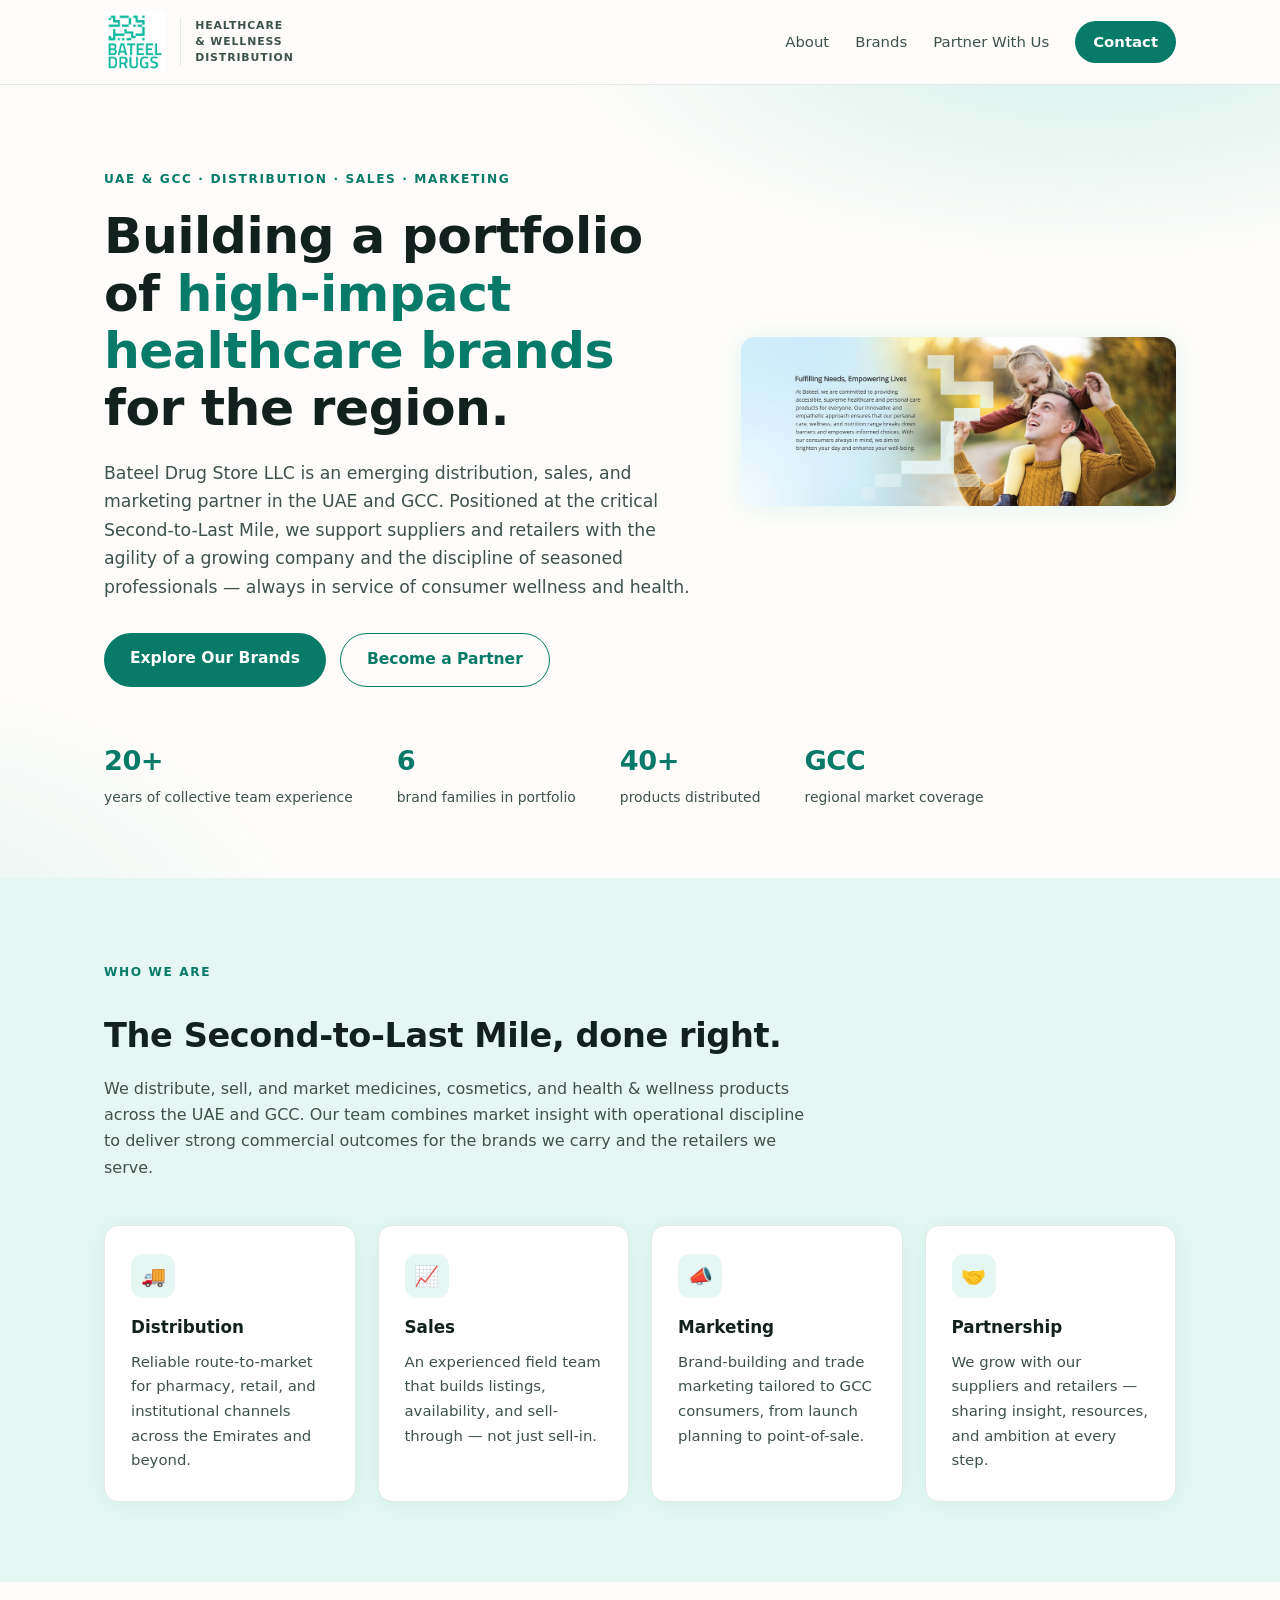
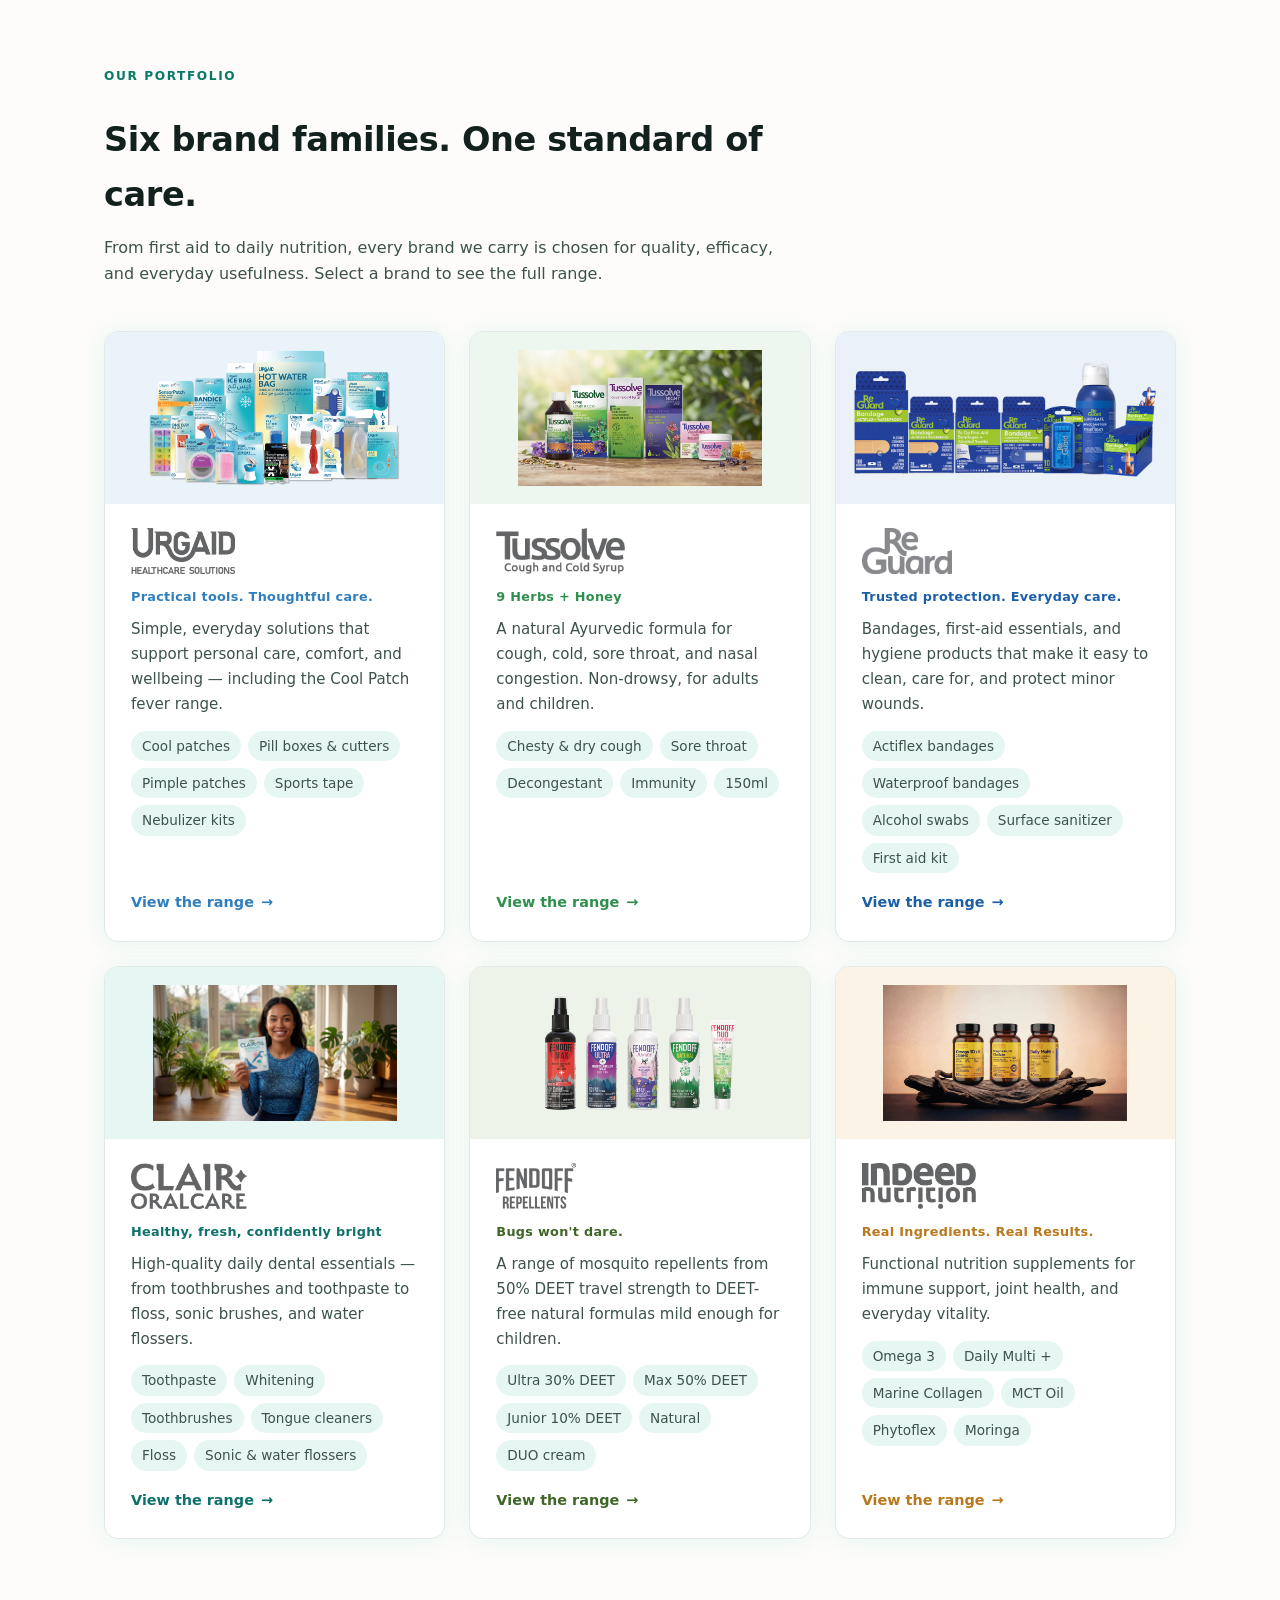
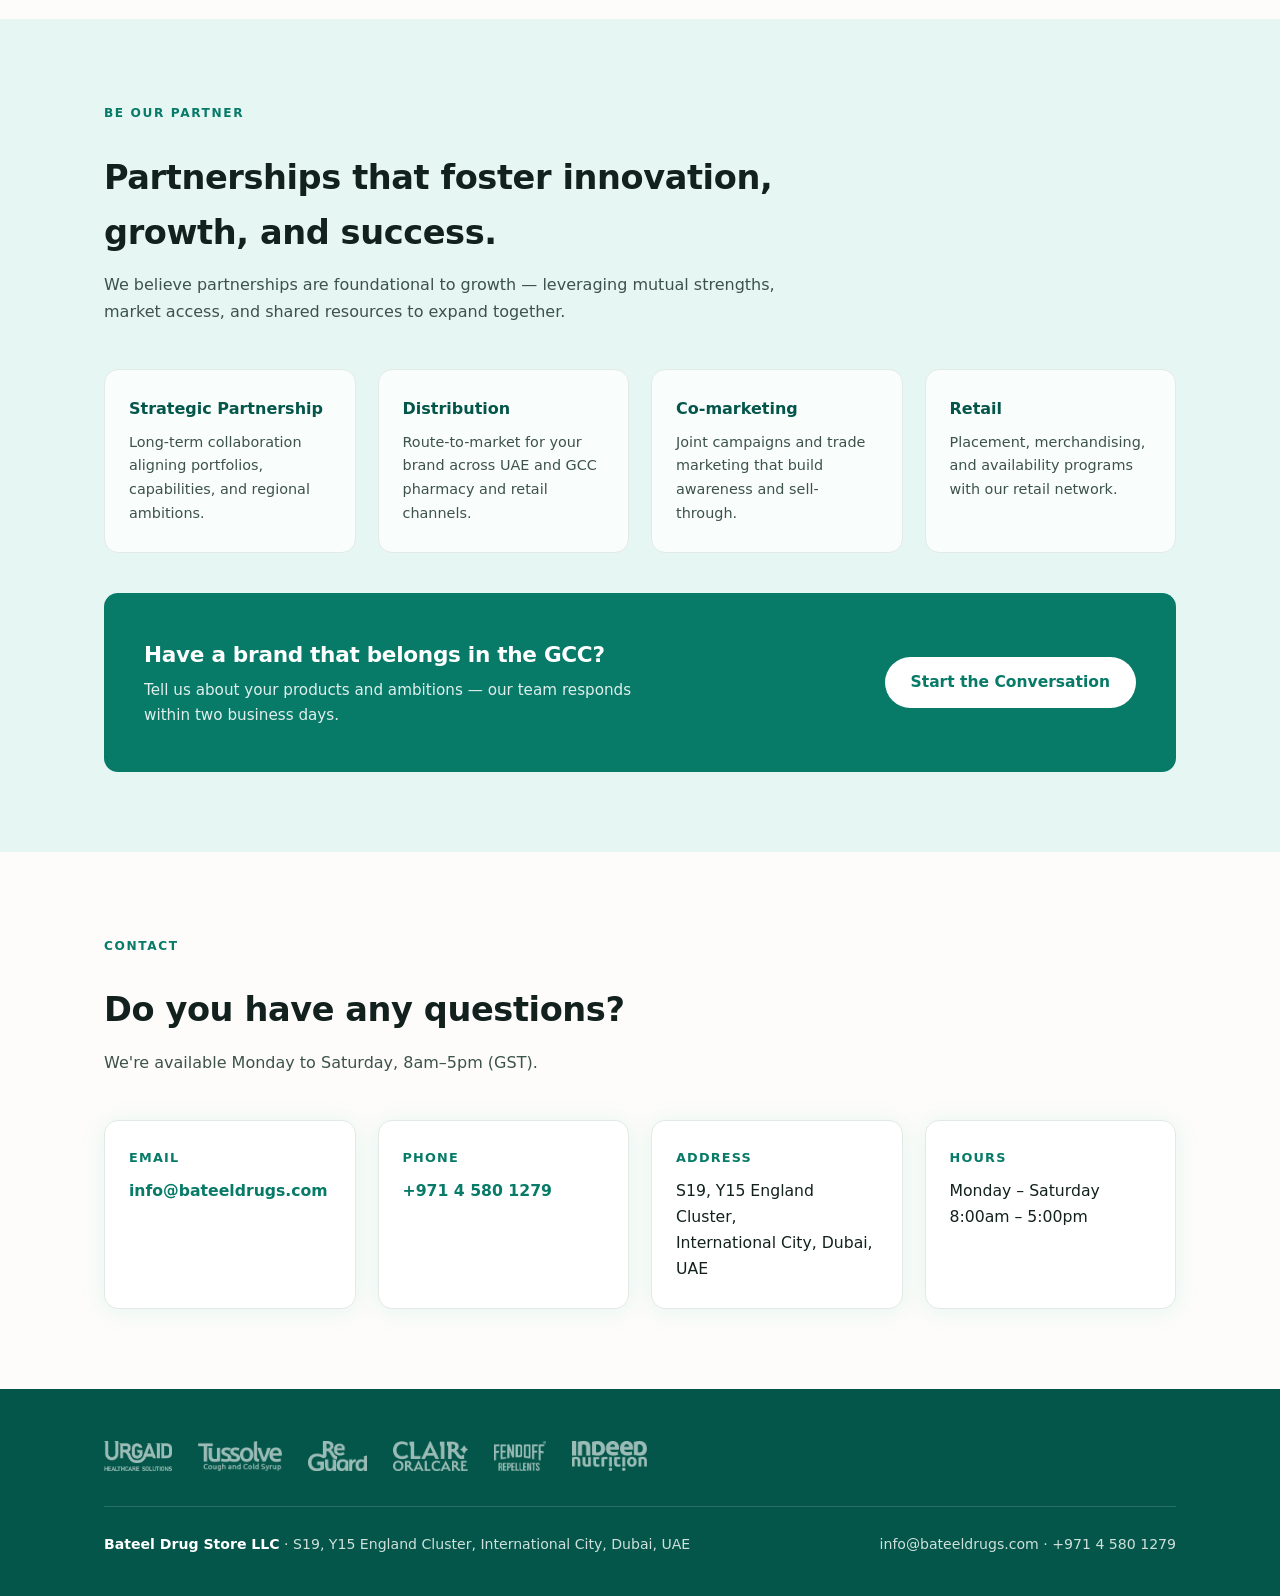
==== commit f6bc56b0: "Fix FendOff card artwork and align product card text - FendOff card/hero used a single portrait bott" ====
--- a/index.html
+++ b/index.html
@@ -145,7 +145,7 @@
       </a>
 
       <a class="brand" href="fendoff.html" style="--bc:#3f6626;--bt:#eef3e9">
-        <div class="shot"><img src="assets/p/fendoff-ultra.png" alt="FendOff Ultra insect repellent"></div>
+        <div class="shot"><img src="assets/img/fendoff-range.png" alt="The FendOff repellent range"></div>
         <div class="body">
           <div class="logo-row"><img src="assets/brands/fendoff.png" alt="FendOff Repellents"></div>
           <span class="tag">Bugs won't dare.</span>
--- a/assets/site.css
+++ b/assets/site.css
@@ -115,12 +115,15 @@
 }
 .brand:hover{transform:translateY(-4px);box-shadow:0 10px 34px rgba(9,184,157,.20)}
 .brand .shot{
-  background:var(--bt,var(--teal-tint));height:172px;display:grid;place-items:center;padding:18px;
-}
-.brand .shot img{max-height:100%;width:auto;object-fit:contain}
+  background:var(--bt,var(--teal-tint));height:172px;padding:18px;overflow:hidden;
+}
+/* height+width 100% with contain so portrait art can never overflow the tile */
+.brand .shot img{display:block;height:100%;width:100%;object-fit:contain}
 .brand .body{padding:24px 26px 26px;display:flex;flex-direction:column;flex:1}
-.brand .logo-row{height:38px;margin-bottom:12px;display:flex;align-items:center}
-.brand .logo-row img{max-height:38px;width:auto}
+/* fixed row height keeps every card's copy on the same baseline, whatever the
+   logo's aspect ratio (FendOff's is a tall stacked lockup) */
+.brand .logo-row{height:46px;margin-bottom:12px;display:flex;align-items:center}
+.brand .logo-row img{max-height:46px;max-width:100%;width:auto}
 .brand .tag{font-size:.8rem;color:var(--bc,var(--teal));font-weight:700;letter-spacing:.3px;display:block;margin-bottom:10px}
 .brand p{font-size:.94rem;color:var(--ink-soft);margin-bottom:14px}
 .brand ul{
@@ -154,11 +157,14 @@
   overflow:hidden;display:flex;flex-direction:column;transition:transform .2s,box-shadow .2s;
 }
 .prod:hover{transform:translateY(-3px);box-shadow:var(--shadow)}
-.prod .ph{height:190px;background:#fff;display:grid;place-items:center;padding:16px;border-bottom:1px solid var(--line)}
-.prod .ph img{max-height:100%;max-width:100%;object-fit:contain}
-.prod .info{padding:16px 18px 20px}
-.prod h3{font-size:.98rem;line-height:1.35;margin-bottom:6px}
-.prod .sku{font-size:.78rem;color:var(--accent);font-weight:700;letter-spacing:.4px}
+.prod .ph{height:190px;background:#fff;padding:16px;border-bottom:1px solid var(--line);overflow:hidden}
+.prod .ph img{display:block;height:100%;width:100%;object-fit:contain}
+.prod .info{padding:16px 18px 20px;display:flex;flex-direction:column}
+/* reserve two lines for the name and one for the code, so the description
+   starts at the same height on every card in a row */
+.prod h3{font-size:.98rem;line-height:1.35;min-height:2.7em}
+.prod .sku{display:block;font-size:.78rem;color:var(--accent);font-weight:700;
+  letter-spacing:.4px;line-height:1.5;min-height:1.5em;margin-top:2px}
 .prod p{font-size:.86rem;color:var(--ink-soft);margin-top:6px}
 
 .feat-grid{display:grid;grid-template-columns:repeat(auto-fit,minmax(220px,1fr));gap:20px}
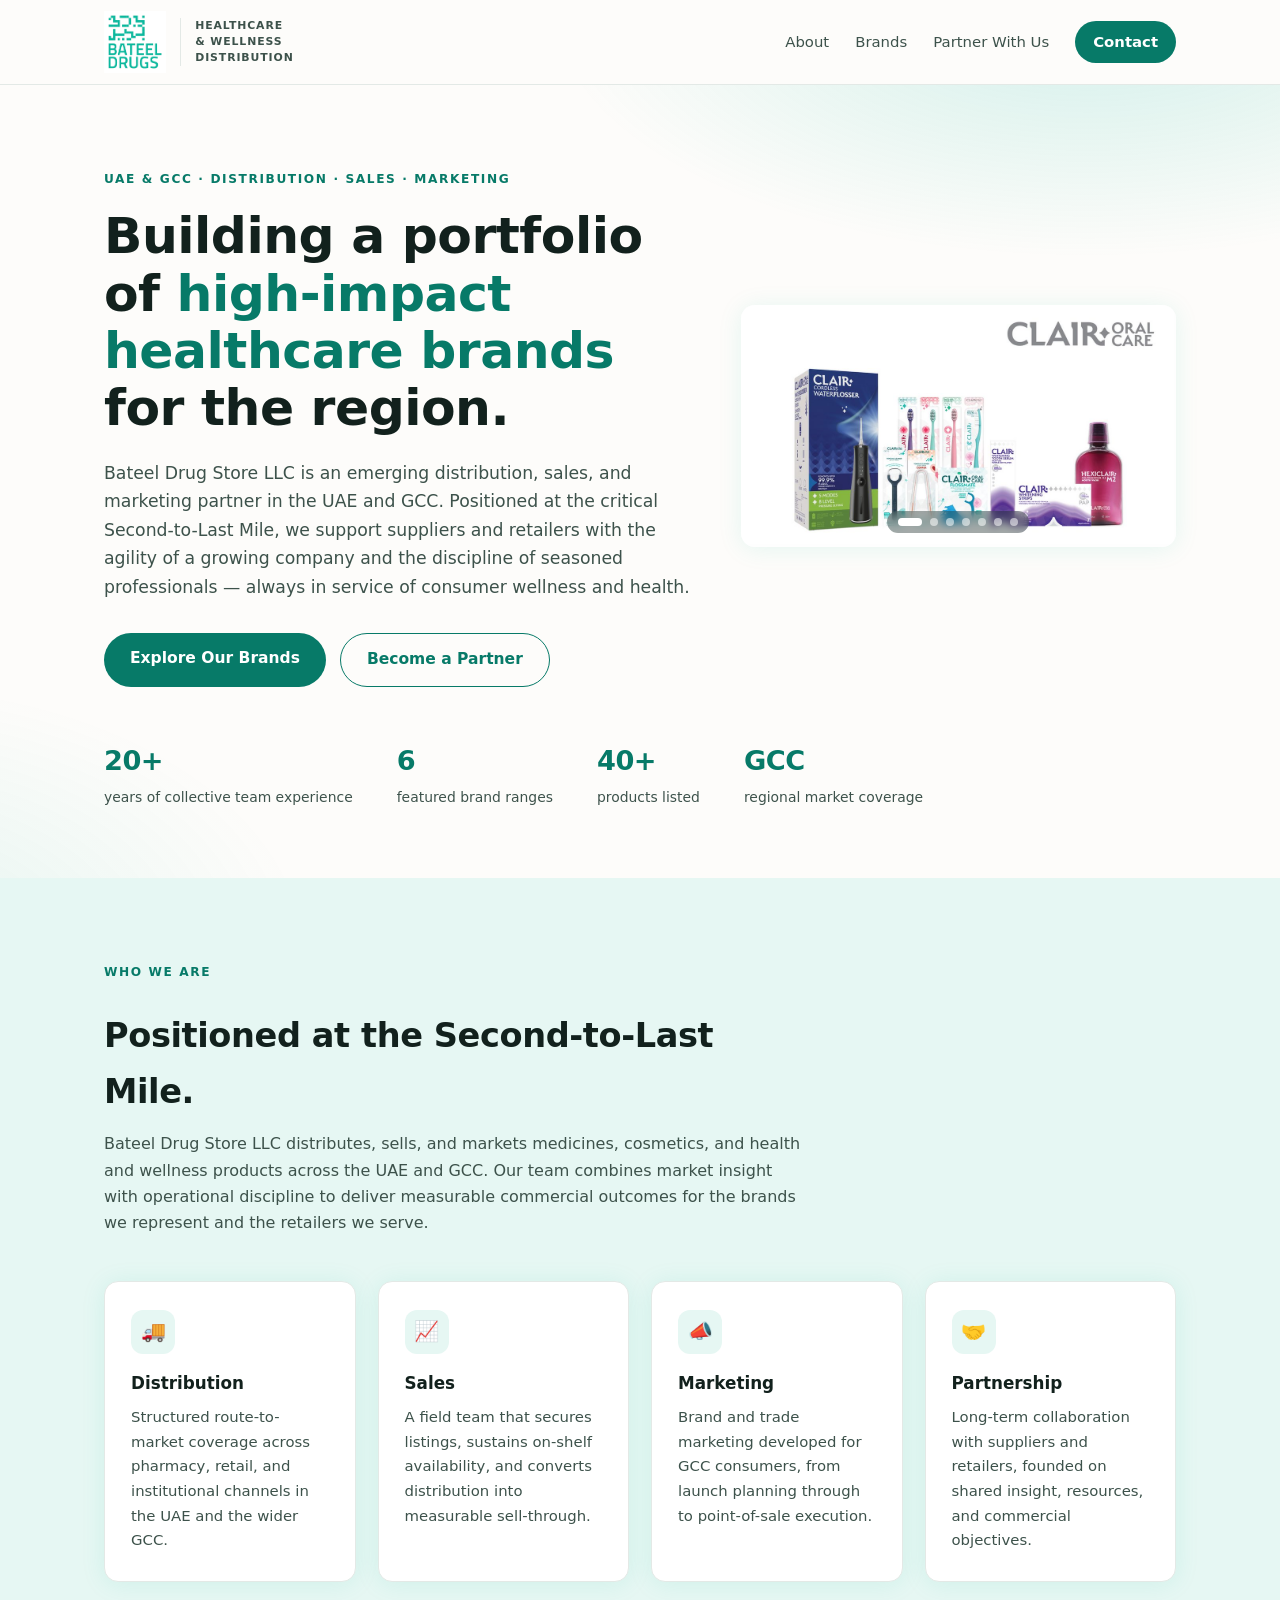
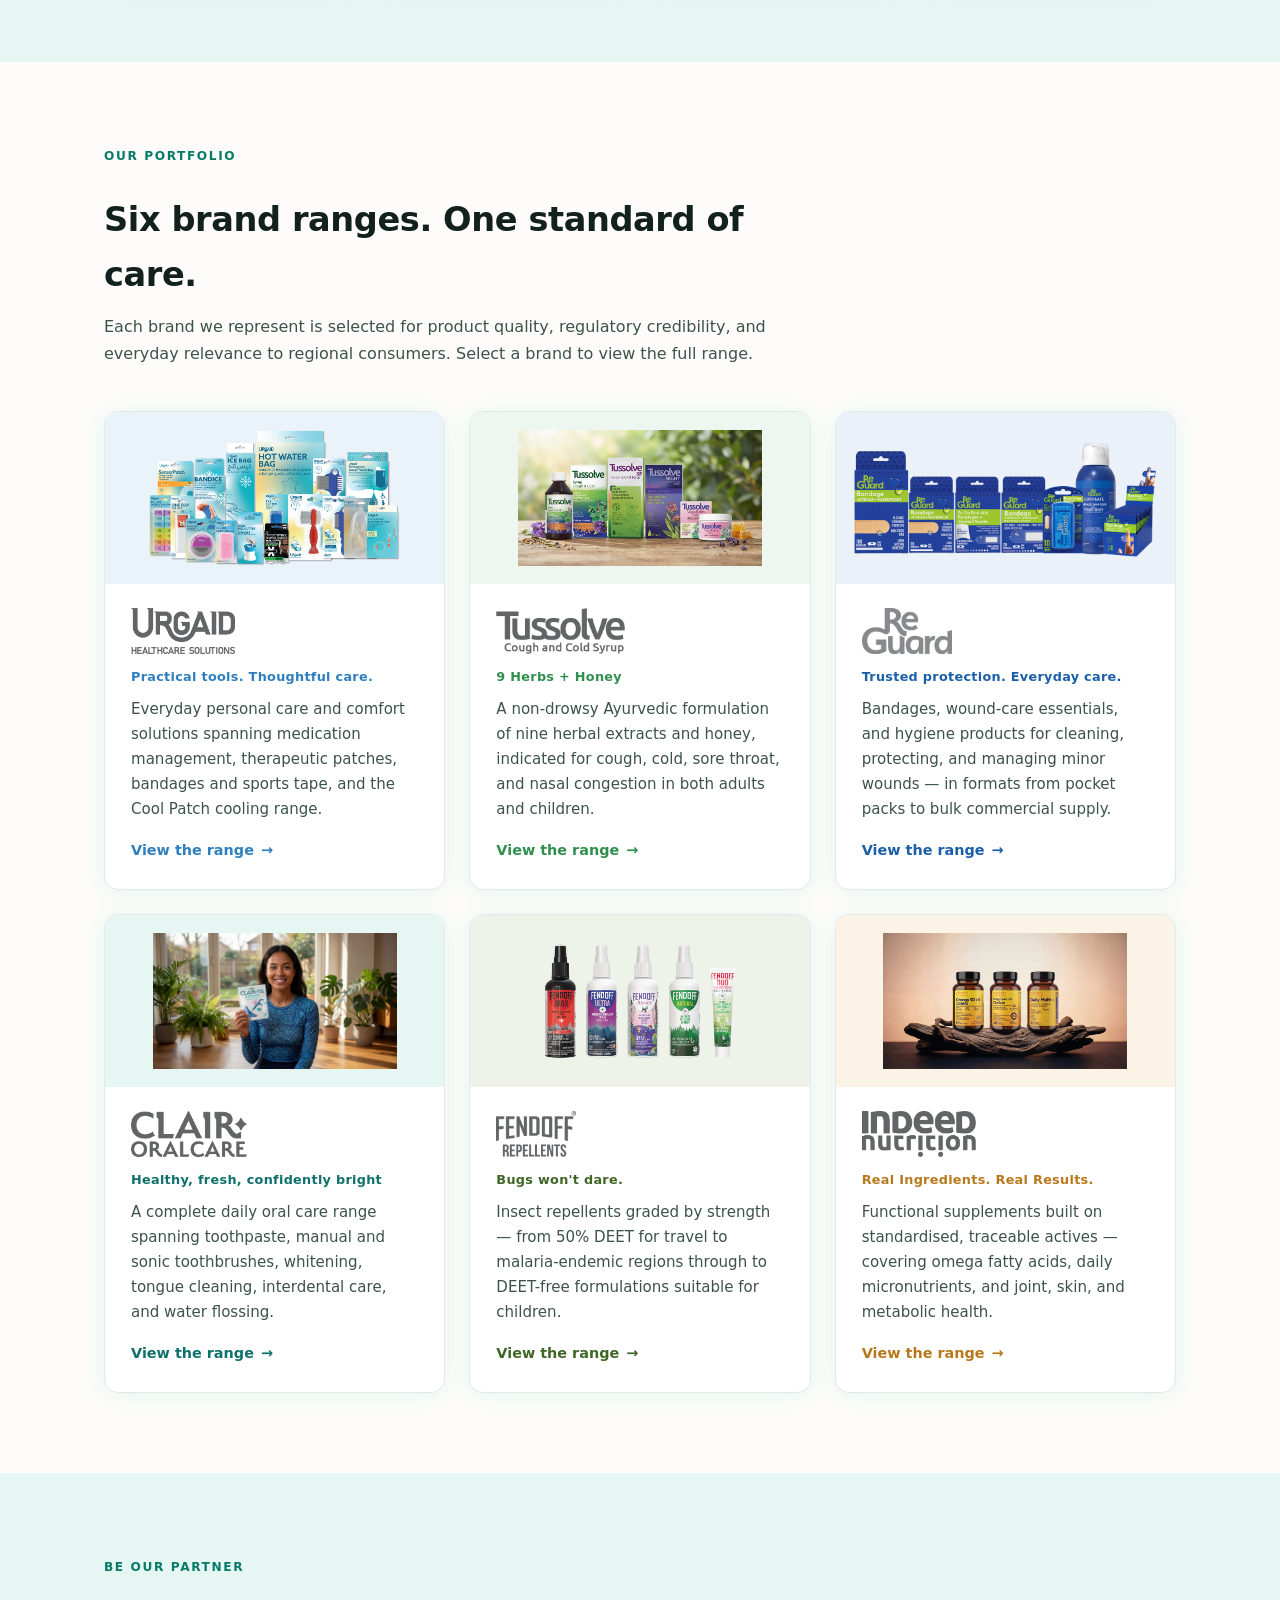
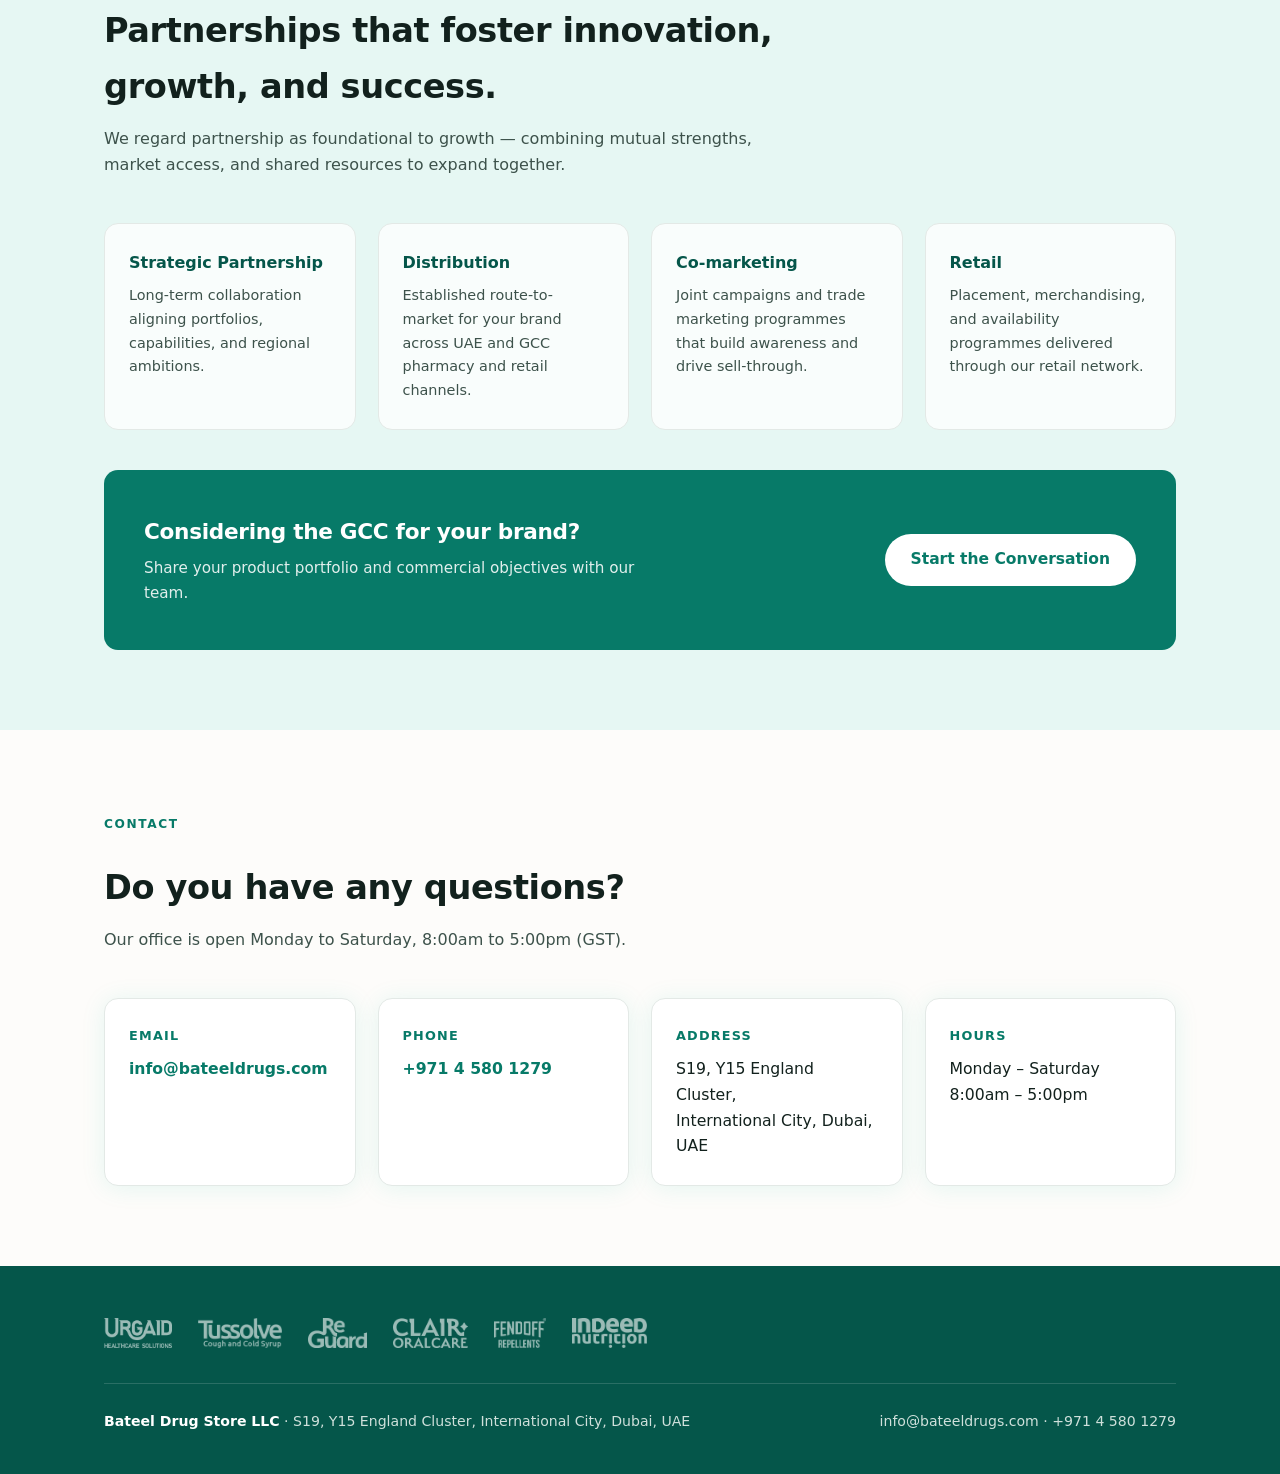
==== commit 2b4a94fb: "Add hero slideshow, remove keyword pills, tighten copy register - Restore the original site's rotati" ====
--- a/index.html
+++ b/index.html
@@ -4,7 +4,7 @@
 <meta charset="UTF-8">
 <meta name="viewport" content="width=device-width, initial-scale=1.0">
 <title>Bateel Drug Store LLC — Healthcare &amp; Wellness Distribution, UAE &amp; GCC</title>
-<meta name="description" content="Bateel Drug Store LLC is a Dubai-based distribution, sales and marketing partner for medicines, cosmetics, and health &amp; wellness brands across the UAE and GCC.">
+<meta name="description" content="Bateel Drug Store LLC is a Dubai-based distribution, sales and marketing partner for medicines, cosmetics, and health and wellness brands across the UAE and GCC.">
 <link rel="icon" type="image/png" href="assets/favicon.png">
 <link rel="apple-touch-icon" href="assets/favicon.png">
 <link rel="stylesheet" href="assets/site.css">
@@ -41,15 +41,36 @@
         <a class="btn btn-ghost" href="#partner">Become a Partner</a>
       </div>
     </div>
+
     <div class="hero-art">
-      <img src="assets/img/hero-family.png" alt="Fulfilling needs, empowering lives — Bateel Drug Store LLC">
-    </div>
-  </div>
+      <div class="slideshow" data-interval="4500">
+        <div class="slides">
+          <figure class="slide is-active"><img src="assets/slides/clair.jpg" alt="Clair Oralcare daily dental range" width="1100" height="613"></figure>
+          <figure class="slide"><img src="assets/slides/indeed.jpg" alt="Indeed Nutrition supplement range" width="1100" height="613"></figure>
+          <figure class="slide"><img src="assets/slides/fendoff.jpg" alt="FendOff repellents in an outdoor camping setting" width="1100" height="613"></figure>
+          <figure class="slide"><img src="assets/slides/reguard.jpg" alt="ReGuard bandages and first aid essentials" width="1100" height="613"></figure>
+          <figure class="slide"><img src="assets/slides/stomabase.jpg" alt="Stomabase OralGel — relief that restores your smile" width="1100" height="613"></figure>
+          <figure class="slide"><img src="assets/slides/macks.jpg" alt="Mack's earplugs by McKeon Products USA" width="1100" height="613"></figure>
+          <figure class="slide"><img src="assets/slides/caloemin.jpg" alt="Caloemin calamine lotion" width="1100" height="613"></figure>
+        </div>
+        <div class="dots" role="tablist" aria-label="Portfolio highlights">
+          <button class="dot is-active" type="button" role="tab" aria-selected="true"  aria-label="Clair Oralcare"></button>
+          <button class="dot" type="button" role="tab" aria-selected="false" aria-label="Indeed Nutrition"></button>
+          <button class="dot" type="button" role="tab" aria-selected="false" aria-label="FendOff Repellents"></button>
+          <button class="dot" type="button" role="tab" aria-selected="false" aria-label="ReGuard"></button>
+          <button class="dot" type="button" role="tab" aria-selected="false" aria-label="Stomabase OralGel"></button>
+          <button class="dot" type="button" role="tab" aria-selected="false" aria-label="Mack's"></button>
+          <button class="dot" type="button" role="tab" aria-selected="false" aria-label="Caloemin"></button>
+        </div>
+      </div>
+    </div>
+  </div>
+
   <div class="wrap">
     <div class="hero-stats">
       <div class="stat"><b>20+</b><span>years of collective team experience</span></div>
-      <div class="stat"><b>6</b><span>brand families in portfolio</span></div>
-      <div class="stat"><b>40+</b><span>products distributed</span></div>
+      <div class="stat"><b>6</b><span>featured brand ranges</span></div>
+      <div class="stat"><b>40+</b><span>products listed</span></div>
       <div class="stat"><b>GCC</b><span>regional market coverage</span></div>
     </div>
   </div>
@@ -59,33 +80,33 @@
   <div class="wrap">
     <div class="sec-head">
       <span class="eyebrow">Who We Are</span>
-      <h2>The Second-to-Last Mile, done right.</h2>
+      <h2>Positioned at the Second-to-Last Mile.</h2>
       <p>
-        We distribute, sell, and market medicines, cosmetics, and health &amp; wellness products across the UAE and GCC.
-        Our team combines market insight with operational discipline to deliver strong commercial outcomes for the
-        brands we carry and the retailers we serve.
+        Bateel Drug Store LLC distributes, sells, and markets medicines, cosmetics, and health and wellness products
+        across the UAE and GCC. Our team combines market insight with operational discipline to deliver measurable
+        commercial outcomes for the brands we represent and the retailers we serve.
       </p>
     </div>
     <div class="about-grid">
       <div class="pillar">
         <div class="ico">🚚</div>
         <h3>Distribution</h3>
-        <p>Reliable route-to-market for pharmacy, retail, and institutional channels across the Emirates and beyond.</p>
+        <p>Structured route-to-market coverage across pharmacy, retail, and institutional channels in the UAE and the wider GCC.</p>
       </div>
       <div class="pillar">
         <div class="ico">📈</div>
         <h3>Sales</h3>
-        <p>An experienced field team that builds listings, availability, and sell-through — not just sell-in.</p>
+        <p>A field team that secures listings, sustains on-shelf availability, and converts distribution into measurable sell-through.</p>
       </div>
       <div class="pillar">
         <div class="ico">📣</div>
         <h3>Marketing</h3>
-        <p>Brand-building and trade marketing tailored to GCC consumers, from launch planning to point-of-sale.</p>
+        <p>Brand and trade marketing developed for GCC consumers, from launch planning through to point-of-sale execution.</p>
       </div>
       <div class="pillar">
         <div class="ico">🤝</div>
         <h3>Partnership</h3>
-        <p>We grow with our suppliers and retailers — sharing insight, resources, and ambition at every step.</p>
+        <p>Long-term collaboration with suppliers and retailers, founded on shared insight, resources, and commercial objectives.</p>
       </div>
     </div>
   </div>
@@ -95,8 +116,8 @@
   <div class="wrap">
     <div class="sec-head">
       <span class="eyebrow">Our Portfolio</span>
-      <h2>Six brand families. One standard of care.</h2>
-      <p>From first aid to daily nutrition, every brand we carry is chosen for quality, efficacy, and everyday usefulness. Select a brand to see the full range.</p>
+      <h2>Six brand ranges. One standard of care.</h2>
+      <p>Each brand we represent is selected for product quality, regulatory credibility, and everyday relevance to regional consumers. Select a brand to view the full range.</p>
     </div>
     <div class="brand-grid">
 
@@ -105,8 +126,7 @@
         <div class="body">
           <div class="logo-row"><img src="assets/brands/urgaid.png" alt="Urgaid Healthcare Solutions"></div>
           <span class="tag">Practical tools. Thoughtful care.</span>
-          <p>Simple, everyday solutions that support personal care, comfort, and wellbeing — including the Cool Patch fever range.</p>
-          <ul><li>Cool patches</li><li>Pill boxes &amp; cutters</li><li>Pimple patches</li><li>Sports tape</li><li>Nebulizer kits</li></ul>
+          <p>Everyday personal care and comfort solutions spanning medication management, therapeutic patches, bandages and sports tape, and the Cool Patch cooling range.</p>
           <span class="more">View the range <span>→</span></span>
         </div>
       </a>
@@ -116,19 +136,17 @@
         <div class="body">
           <div class="logo-row"><img src="assets/brands/tussolve.png" alt="Tussolve Cough and Cold Syrup"></div>
           <span class="tag">9 Herbs + Honey</span>
-          <p>A natural Ayurvedic formula for cough, cold, sore throat, and nasal congestion. Non-drowsy, for adults and children.</p>
-          <ul><li>Chesty &amp; dry cough</li><li>Sore throat</li><li>Decongestant</li><li>Immunity</li><li>150ml</li></ul>
+          <p>A non-drowsy Ayurvedic formulation of nine herbal extracts and honey, indicated for cough, cold, sore throat, and nasal congestion in both adults and children.</p>
           <span class="more">View the range <span>→</span></span>
         </div>
       </a>
 
       <a class="brand" href="reguard.html" style="--bc:#1a5fa8;--bt:#eaf1f9">
-        <div class="shot"><img src="assets/img/reguard-range.png" alt="Reguard first aid range"></div>
+        <div class="shot"><img src="assets/img/reguard-range.png" alt="ReGuard first aid range"></div>
         <div class="body">
           <div class="logo-row"><img src="assets/brands/reguard.png" alt="ReGuard"></div>
           <span class="tag">Trusted protection. Everyday care.</span>
-          <p>Bandages, first-aid essentials, and hygiene products that make it easy to clean, care for, and protect minor wounds.</p>
-          <ul><li>Actiflex bandages</li><li>Waterproof bandages</li><li>Alcohol swabs</li><li>Surface sanitizer</li><li>First aid kit</li></ul>
+          <p>Bandages, wound-care essentials, and hygiene products for cleaning, protecting, and managing minor wounds — in formats from pocket packs to bulk commercial supply.</p>
           <span class="more">View the range <span>→</span></span>
         </div>
       </a>
@@ -138,8 +156,7 @@
         <div class="body">
           <div class="logo-row"><img src="assets/brands/clair.png" alt="Clair Oralcare"></div>
           <span class="tag">Healthy, fresh, confidently bright</span>
-          <p>High-quality daily dental essentials — from toothbrushes and toothpaste to floss, sonic brushes, and water flossers.</p>
-          <ul><li>Toothpaste</li><li>Whitening</li><li>Toothbrushes</li><li>Tongue cleaners</li><li>Floss</li><li>Sonic &amp; water flossers</li></ul>
+          <p>A complete daily oral care range spanning toothpaste, manual and sonic toothbrushes, whitening, tongue cleaning, interdental care, and water flossing.</p>
           <span class="more">View the range <span>→</span></span>
         </div>
       </a>
@@ -149,8 +166,7 @@
         <div class="body">
           <div class="logo-row"><img src="assets/brands/fendoff.png" alt="FendOff Repellents"></div>
           <span class="tag">Bugs won't dare.</span>
-          <p>A range of mosquito repellents from 50% DEET travel strength to DEET-free natural formulas mild enough for children.</p>
-          <ul><li>Ultra 30% DEET</li><li>Max 50% DEET</li><li>Junior 10% DEET</li><li>Natural</li><li>DUO cream</li></ul>
+          <p>Insect repellents graded by strength — from 50% DEET for travel to malaria-endemic regions through to DEET-free formulations suitable for children.</p>
           <span class="more">View the range <span>→</span></span>
         </div>
       </a>
@@ -160,8 +176,7 @@
         <div class="body">
           <div class="logo-row"><img src="assets/brands/indeed.png" alt="Indeed Nutrition"></div>
           <span class="tag">Real Ingredients. Real Results.</span>
-          <p>Functional nutrition supplements for immune support, joint health, and everyday vitality.</p>
-          <ul><li>Omega 3</li><li>Daily Multi +</li><li>Marine Collagen</li><li>MCT Oil</li><li>Phytoflex</li><li>Moringa</li></ul>
+          <p>Functional supplements built on standardised, traceable actives — covering omega fatty acids, daily micronutrients, and joint, skin, and metabolic health.</p>
           <span class="more">View the range <span>→</span></span>
         </div>
       </a>
@@ -175,18 +190,18 @@
     <div class="sec-head">
       <span class="eyebrow">Be Our Partner</span>
       <h2>Partnerships that foster innovation, growth, and success.</h2>
-      <p>We believe partnerships are foundational to growth — leveraging mutual strengths, market access, and shared resources to expand together.</p>
+      <p>We regard partnership as foundational to growth — combining mutual strengths, market access, and shared resources to expand together.</p>
     </div>
     <div class="partner-grid">
       <div class="model"><h3>Strategic Partnership</h3><p>Long-term collaboration aligning portfolios, capabilities, and regional ambitions.</p></div>
-      <div class="model"><h3>Distribution</h3><p>Route-to-market for your brand across UAE and GCC pharmacy and retail channels.</p></div>
-      <div class="model"><h3>Co-marketing</h3><p>Joint campaigns and trade marketing that build awareness and sell-through.</p></div>
-      <div class="model"><h3>Retail</h3><p>Placement, merchandising, and availability programs with our retail network.</p></div>
+      <div class="model"><h3>Distribution</h3><p>Established route-to-market for your brand across UAE and GCC pharmacy and retail channels.</p></div>
+      <div class="model"><h3>Co-marketing</h3><p>Joint campaigns and trade marketing programmes that build awareness and drive sell-through.</p></div>
+      <div class="model"><h3>Retail</h3><p>Placement, merchandising, and availability programmes delivered through our retail network.</p></div>
     </div>
     <div class="partner-cta">
       <div>
-        <h3>Have a brand that belongs in the GCC?</h3>
-        <p>Tell us about your products and ambitions — our team responds within two business days.</p>
+        <h3>Considering the GCC for your brand?</h3>
+        <p>Share your product portfolio and commercial objectives with our team.</p>
       </div>
       <a class="btn" href="mailto:info@bateeldrugs.com?subject=Partnership%20Enquiry">Start the Conversation</a>
     </div>
@@ -198,7 +213,7 @@
     <div class="sec-head">
       <span class="eyebrow">Contact</span>
       <h2>Do you have any questions?</h2>
-      <p>We're available Monday to Saturday, 8am–5pm (GST).</p>
+      <p>Our office is open Monday to Saturday, 8:00am to 5:00pm (GST).</p>
     </div>
     <div class="contact-grid">
       <div class="c-card"><h3>Email</h3><p><a href="mailto:info@bateeldrugs.com">info@bateeldrugs.com</a></p></div>
@@ -226,5 +241,45 @@
   </div>
 </footer>
 
+<script>
+document.querySelectorAll('.slideshow').forEach(function (box) {
+  var slides = Array.prototype.slice.call(box.querySelectorAll('.slide'));
+  var dots   = Array.prototype.slice.call(box.querySelectorAll('.dot'));
+  if (slides.length < 2) return;
+
+  var i = 0, timer = null;
+  var still = window.matchMedia('(prefers-reduced-motion: reduce)').matches;
+
+  function show(n) {
+    slides[i].classList.remove('is-active');
+    dots[i].classList.remove('is-active');
+    dots[i].setAttribute('aria-selected', 'false');
+    i = (n + slides.length) % slides.length;
+    slides[i].classList.add('is-active');
+    dots[i].classList.add('is-active');
+    dots[i].setAttribute('aria-selected', 'true');
+  }
+  function start() {
+    if (still) return;
+    stop();
+    timer = setInterval(function () { show(i + 1); }, Number(box.dataset.interval) || 4500);
+  }
+  function stop() { if (timer) { clearInterval(timer); timer = null; } }
+
+  dots.forEach(function (d, n) {
+    d.addEventListener('click', function () { show(n); start(); });
+  });
+  box.addEventListener('mouseenter', stop);
+  box.addEventListener('mouseleave', start);
+  box.addEventListener('focusin', stop);
+  box.addEventListener('focusout', start);
+  document.addEventListener('visibilitychange', function () {
+    if (document.hidden) { stop(); } else { start(); }
+  });
+
+  start();
+});
+</script>
+
 </body>
 </html>
--- a/assets/site.css
+++ b/assets/site.css
@@ -89,6 +89,30 @@
 .hero p.lede{max-width:38em;margin:22px 0 32px;font-size:1.08rem;color:var(--ink-soft)}
 .hero-actions{display:flex;gap:14px;flex-wrap:wrap}
 .hero-art img{border-radius:var(--radius);box-shadow:var(--shadow);width:100%}
+
+/* ---------- hero slideshow ---------- */
+.slideshow{position:relative;border-radius:var(--radius);overflow:hidden;
+  box-shadow:var(--shadow);background:#fff}
+.slides{position:relative;aspect-ratio:1100/613}
+.slide{position:absolute;inset:0;margin:0;opacity:0;transition:opacity .9s ease}
+.slide.is-active{opacity:1}
+.slide img{width:100%;height:100%;object-fit:cover;display:block;
+  border-radius:0;box-shadow:none}
+/* slides range from white-background packshots to dark outdoor photography,
+   so the dots sit on their own scrim to stay visible on both */
+.dots{position:absolute;left:50%;transform:translateX(-50%);bottom:14px;
+  display:flex;align-items:center;gap:8px;padding:7px 11px;border-radius:999px;
+  background:rgba(18,33,29,.38);backdrop-filter:blur(4px)}
+.dot{width:8px;height:8px;padding:0;border:0;border-radius:999px;cursor:pointer;
+  background:rgba(255,255,255,.55);
+  transition:width .3s ease,background .3s ease}
+.dot:hover{background:#fff}
+.dot.is-active{width:24px;background:#fff}
+.dot:focus-visible{outline:2px solid #fff;outline-offset:2px}
+@media(prefers-reduced-motion:reduce){
+  .slide{transition:none}
+  .dot{transition:none}
+}
 .hero-stats{display:flex;gap:44px;margin-top:52px;flex-wrap:wrap}
 .stat b{display:block;font-size:1.7rem;color:var(--teal);letter-spacing:-.5px}
 .stat span{font-size:.87rem;color:var(--ink-soft)}
@@ -125,12 +149,7 @@
 .brand .logo-row{height:46px;margin-bottom:12px;display:flex;align-items:center}
 .brand .logo-row img{max-height:46px;max-width:100%;width:auto}
 .brand .tag{font-size:.8rem;color:var(--bc,var(--teal));font-weight:700;letter-spacing:.3px;display:block;margin-bottom:10px}
-.brand p{font-size:.94rem;color:var(--ink-soft);margin-bottom:14px}
-.brand ul{
-  list-style:none;font-size:.85rem;color:var(--ink-soft);
-  display:flex;flex-wrap:wrap;gap:7px;margin:0 0 18px;
-}
-.brand ul li{background:var(--teal-tint);border-radius:999px;padding:4px 11px}
+.brand p{font-size:.94rem;color:var(--ink-soft);margin-bottom:18px}
 .brand .more{
   margin-top:auto;font-weight:700;font-size:.9rem;color:var(--bc,var(--teal));
   display:inline-flex;align-items:center;gap:7px;
